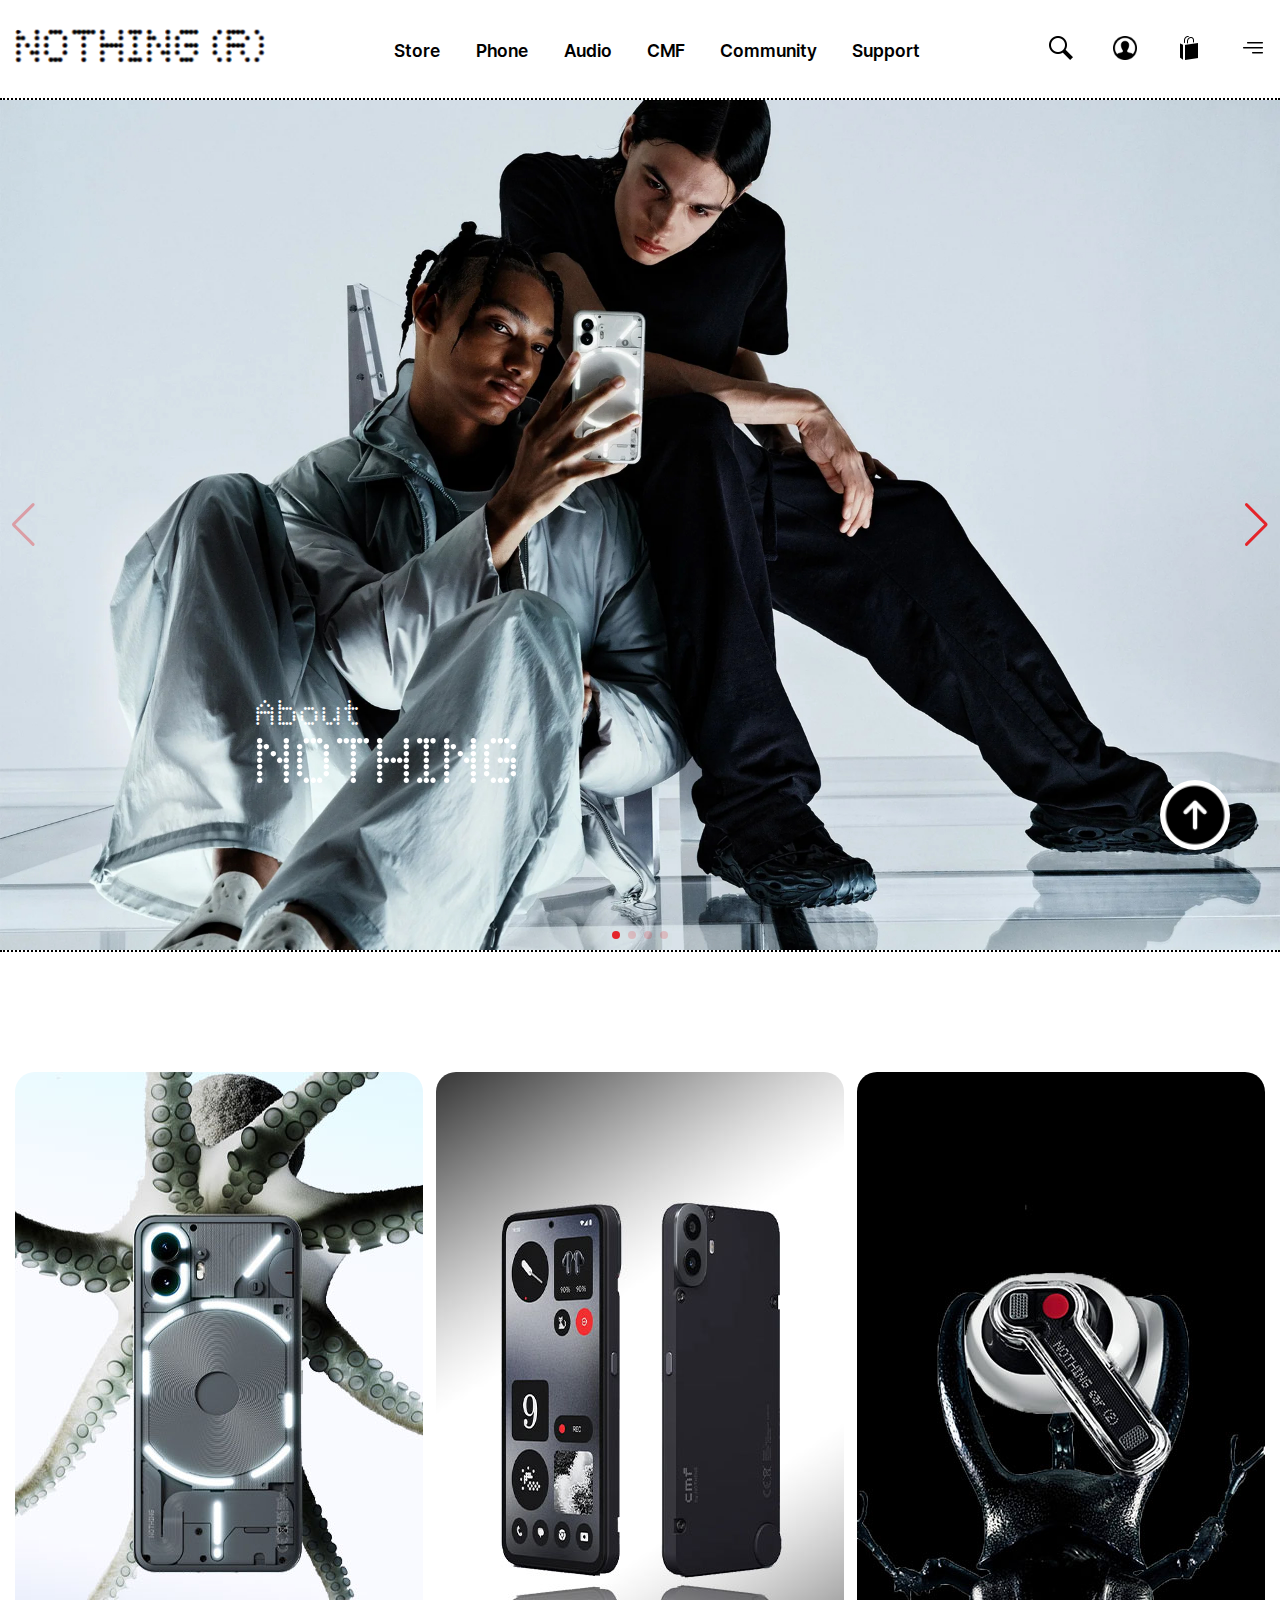
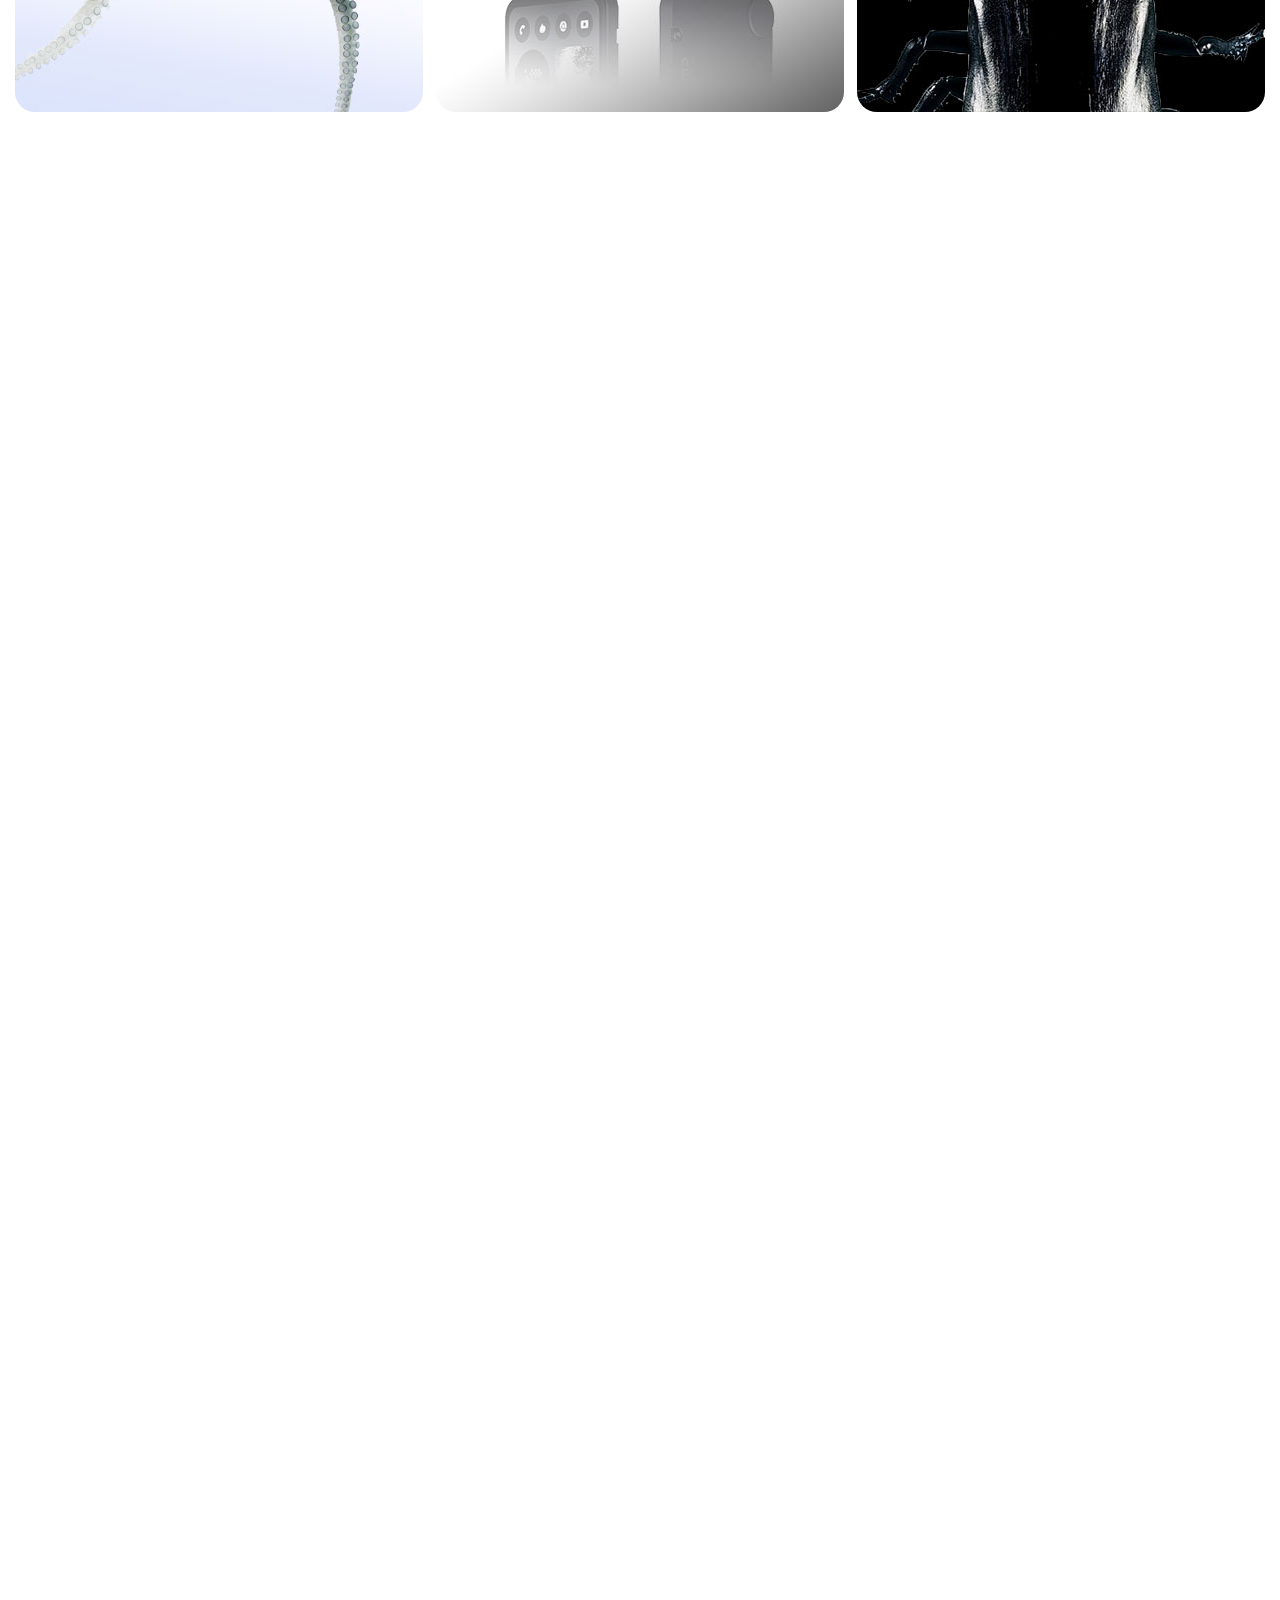
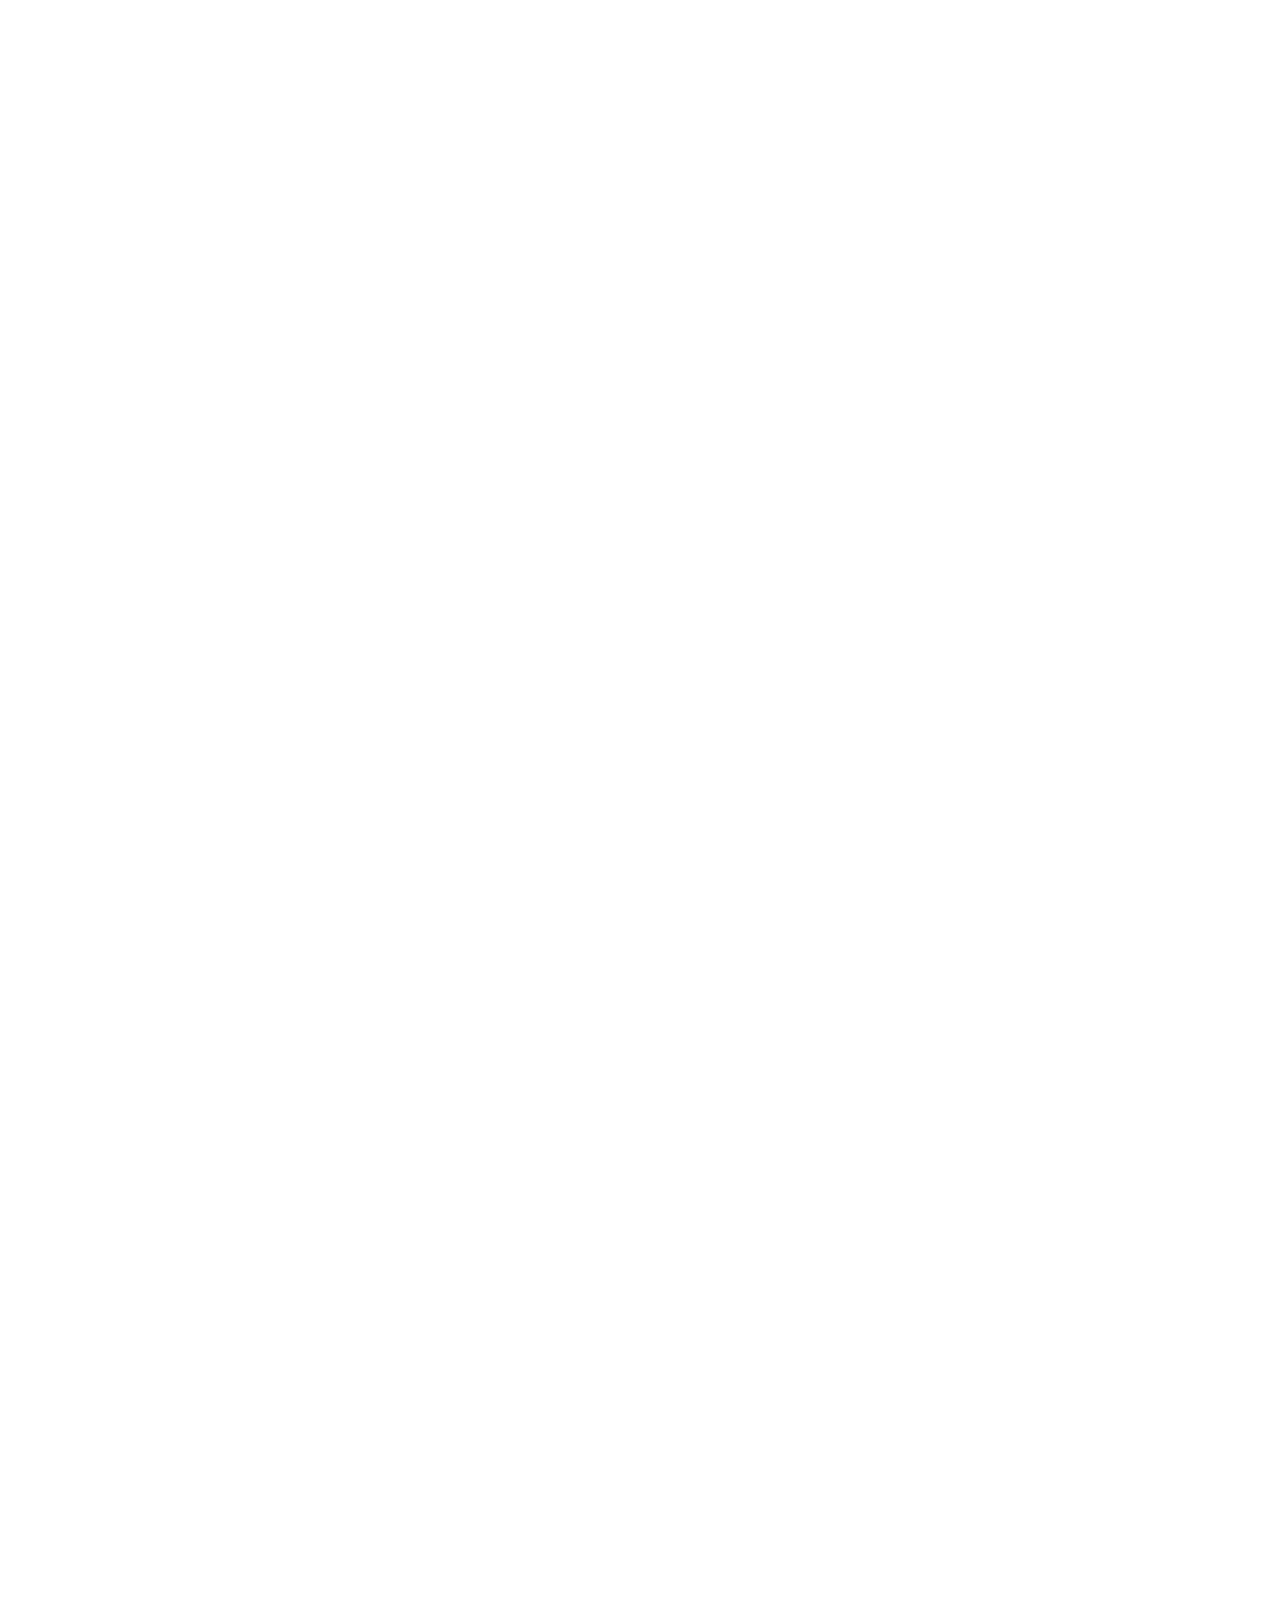
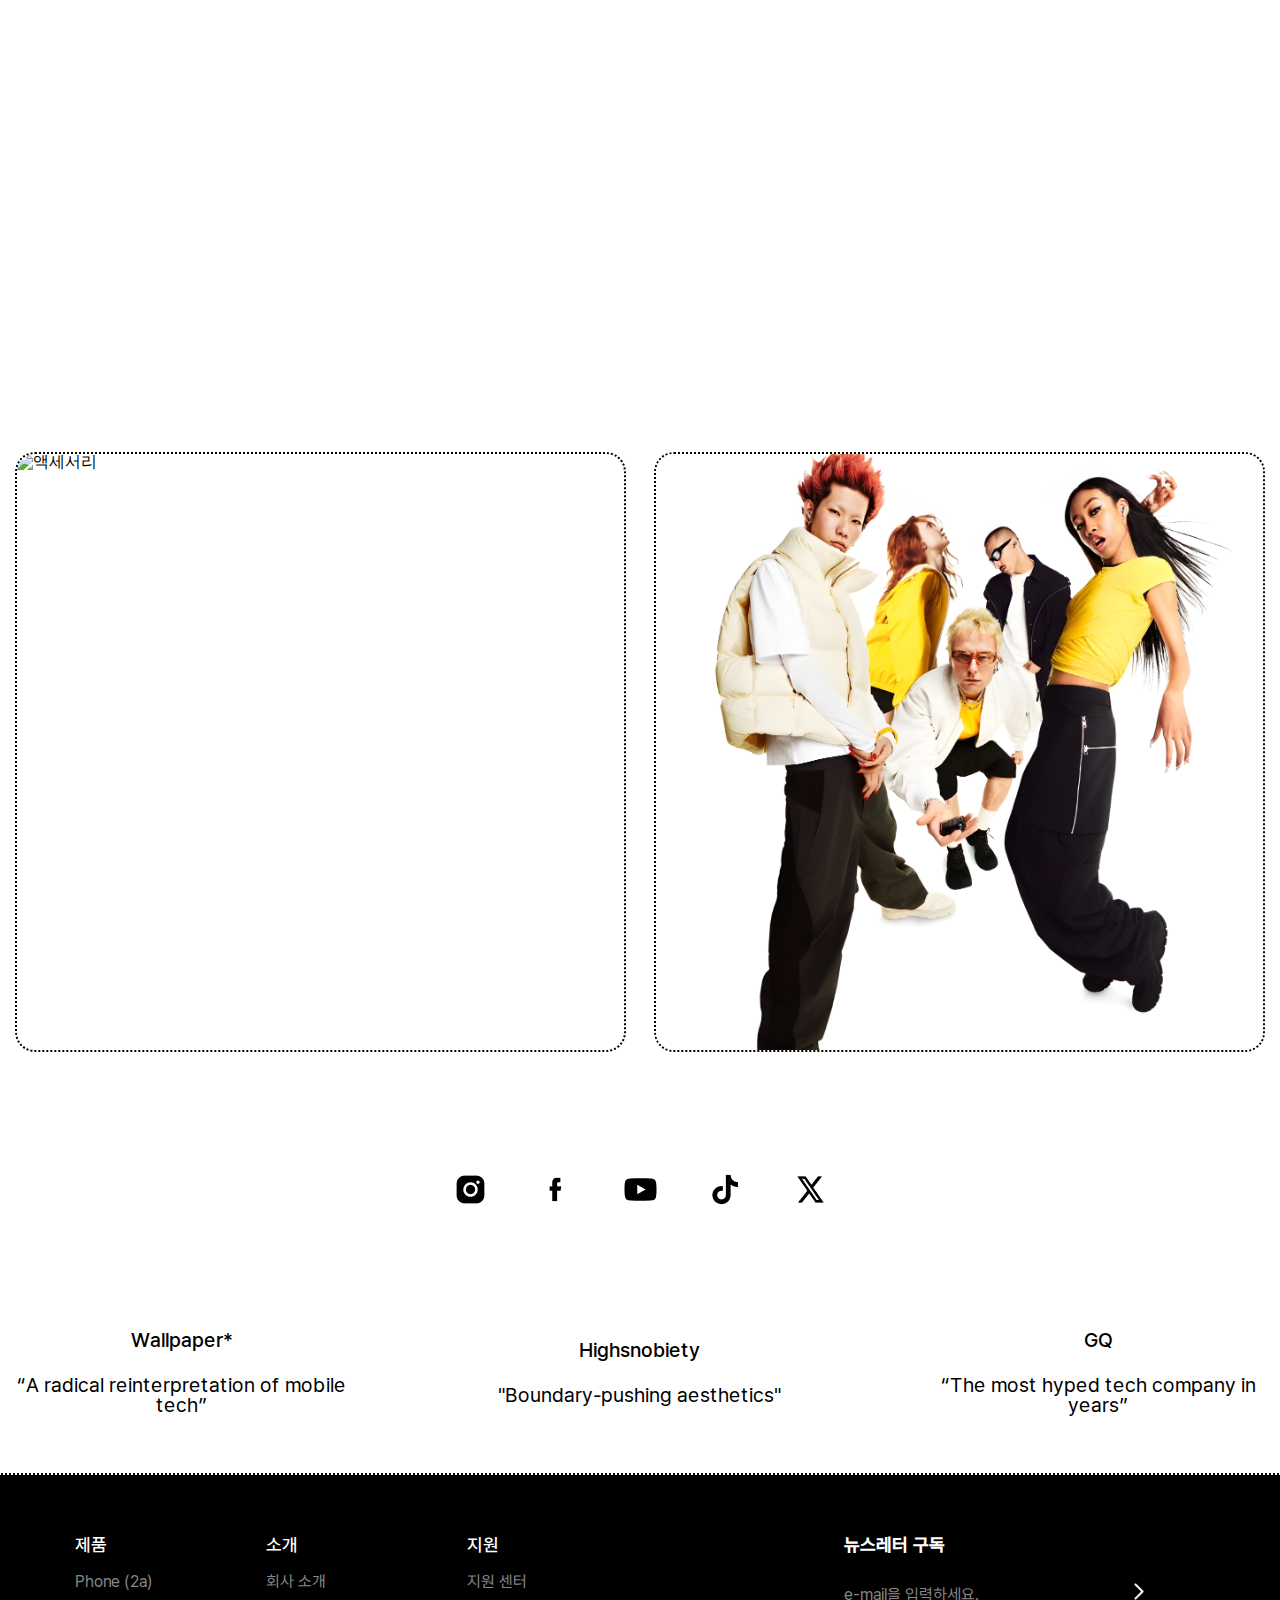
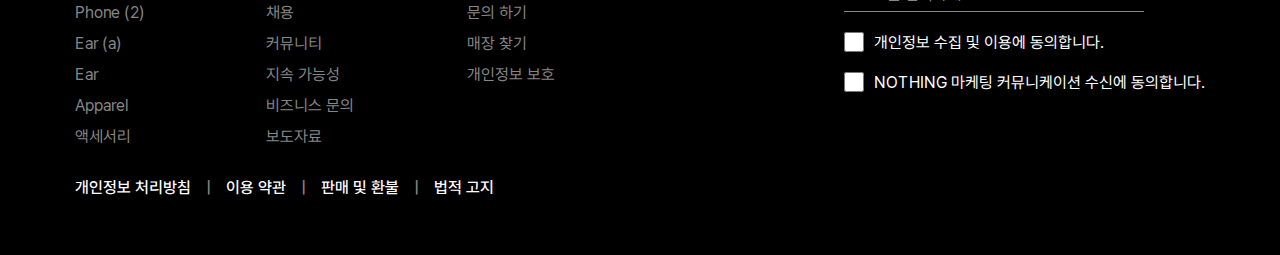
==== index.html @ cf796f4e "낫싱파일" ====
<!DOCTYPE html>
<html lang="ko">

<head>
    <meta charset="UTF-8">
    <meta name="viewport" content="width=device-width, initial-scale=1.0">
    <title>NOTHING리뉴얼</title>
    <link rel="stylesheet" href="css/style.css">
    <link rel="stylesheet" href="https://cdn.jsdelivr.net/npm/swiper@11/swiper-bundle.min.css" />

    <script src="lib/jquery-3.7.1.min.js"></script>
    <script src="lib/jquery-ui.min.js"></script>
    <script src="js/common.js"></script>
    <script src="https://cdn.jsdelivr.net/npm/swiper@11/swiper-bundle.min.js"></script>
    <script>
        $(function () {
            /* 슬라이드 */
            var swiper = new Swiper(".main", {
                spaceBetween: 30,
                centeredSlides: true,
                autoplay: {
                    delay: 3500,
                    disableOnInteraction: false,
                },
                pagination: {
                    el: ".swiper-pagination",
                    clickable: true,
                },
                navigation: {
                    nextEl: ".swiper-button-next",
                    prevEl: ".swiper-button-prev",
                },
            });

            /* section07 hover 설정 */
            $('.section07 .inner .item').mouseenter(function(){
                $(this).addClass('on');
                $(this).find('.text').stop().fadeIn();
            });
            $('.section07 .inner .item').mouseleave(function(){
                let itemBg = $('.section07 .inner .item');
                // $(this).find('.text').css({'display': 'none'});
                $(this).find('.text').stop().fadeOut();

                itemBg.removeClass('on');
            });

            /* 구매하기 버튼 hover 시 설정 */
            $('.buy').mouseenter(function(){
                $(this).css({
                    'color' : '#fff',
                    'backgroundColor' : '#e4242a'
                });
            });
            $('.buy').mouseleave(function(){
                $(this).css({
                    'color' : '',
                    'backgroundColor' : ''
                });
            });

            /* up 버튼 */
            $('.up_btn').click(function(){
                $('html, body').animate({
                    scrollTop : 0
                }, 700)
            });
            $(window).scroll(function(){
                /* scrollTop값이 0이면 up버튼 사라짐 */
                if($(window).scrollTop() > 0) {
                    $('.up_btn').css({
                        'display' : 'block'
                    })
                } else {
                    $('.up_btn').css({
                        'display' : 'none'
                    })
                    $('header').removeClass('on');
                }
            });

            // 스크롤 시 콘텐츠 나타내기 수정
            window.addEventListener('scroll', function () {
                let section02 = document.querySelector('.section02')
                let section03 = document.querySelector('#section03')
                let section04 = document.querySelector('.section04')
                let section05 = document.querySelector('.section05')
                let section06 = document.querySelector('.section06')
                let scrollBar = window.scrollY;
                const Height = window.pageYOffset;
              if($(window).width() >= 1024) {
                if(1000 < scrollY) {
                    section02.classList.add('scroll_on');
                    // alert()
                } else {
                    section02.classList.remove('scroll_on');
                }
                if(1750 < scrollY) {
                    section03.classList.add('scroll_on');
                } else {
                    section03.classList.remove('scroll_on');
                }
                if (2500 < scrollY) {
                    section04.classList.add('scroll_on');
                } else {
                    section04.classList.remove('scroll_on');

                }
                if (3200 < scrollY) {
                    section05.classList.add('scroll_on');
                } else {
                    section05.classList.remove('scroll_on');

                }
                if (3900 < scrollY) {
                    section06.classList.add('scroll_on')
                } else {
                    section06.classList.remove('scroll_on');

                }
                console.log(scrollBar);
                }
                if($(window).width() < 1024) {
                    section02.classList.add('scroll_on');
                    section03.classList.add('scroll_on');
                    section04.classList.add('scroll_on');
                    section05.classList.add('scroll_on');
                    section06.classList.add('scroll_on');
    
                }
            });

            colsole.log(scrollBar)
            // window.addEventListener('scroll', () => {
            //     let scrollBar = window.scrollY;
            //     console.log(scrollBar);

            //     if(scrollBar > 1072) {
            //         section01.style.opacity = 100 - (scrollBar / 100) + '%';
            //     } else {
            //         section01.style.opacity = 100 + '%';

            //     }
            // });
        
            }); //script end
    </script>
</head>

<body>
    <button class="up_btn">
        <img src="img/icon/up.png" alt="맨위로 이동">
    </button>
    <header id="header">

    </header><!-- #header -->
    <div class="main_visual">
        <!-- Swiper -->
        <div class="swiper main">
            <div class="swiper-wrapper">
                <div class="swiper-slide s1">
                    <img src="img/main_visual02.jpg" alt="메인 이미지01">
                    <img src="img/mobile_main_visual02.png" alt="" class="mobile_main">
                    <p><span>About</span><br><span>NOTHING</span></p>
                </div>
                <div class="swiper-slide s2">
                    <img src="img/222222222222x.jpg" alt="메인 이미지02">
                    <p><span>독보적인 유니크함</span><br><span>Phone (2a)</span></p>
                </div>
                <div class="swiper-slide s3">
                    <video autoplay loop muted>
                        <source src="img/video/cc5eea4173044619bd0828550214634e.mp4" type="video/mp4">
                    </video>
                </div>
                <div class="swiper-slide s4">
                    <video autoplay loop muted>
                        <source src="img/video/a6216e776a2246bab5357f309f6f2e69.mp4" type="video/mp4">
                    </video>
                </div>
            </div>
            <div class="swiper-button-next"></div>
            <div class="swiper-button-prev"></div>
            <div class="swiper-pagination"></div>
        </div>
    </div><!-- .main_visual end -->

    <section class="section01">
        <div class="inner">
            <div class="item">
                <img src="img/section01_배경추가3.jpg" alt="낫싱폰">
                <div class="text">
                    <h2>Phone</h2>
                    <a href="#"><p>Phone 모두 살펴보기</p>
                        <img src="img/icon/right_red.png" alt="바로가기">
                    </a>
                </div>
            </div><!-- .item end -->
            <div class="item">
                <img src="img/section01_배경추가2.jpg" alt="CMF">
                <div class="text">
                    <h2>CMF</h2>
                    <a href="#"><p>CMF 모두 살펴보기</p>
                        <img src="img/icon/right_red.png" alt="바로가기">
                    </a>
                </div>
            </div><!-- .item end -->
            <div class="item">
                <img src="img/section01_배경추가1.jpg" alt="낫싱이어">
                <div class="text">
                    <h2>Ear</h2>
                    <a href="#"><p>Ear 모두 살펴보기</p>
                        <img src="img/icon/right_red.png" alt="바로가기">
                    </a>
                </div>
            </div><!-- .item end -->

        </div><!-- .inner end -->
    </section><!-- .section01 end -->

    <section class="section02">
        <div class="inner">
            <div class="text">
                <h3>Phone 2(a) Plus</h3>
                <p>놀라운 세계, 새로운 경험</p>
                <button>더 알아보기</button>
                <p>7월 31일, 18:00 KST.</p>
            </div>
        </div>
    </section><!-- .section02 end -->
     
    <div id="section03">
        <section class="section03">
            <div class="inner">
                <div class="text">
                    <h3>Phone 2(a) <br>
                        Special Edition</h3>
                    <p>새로운 컬러, 새로운 도전, 새로운 출발.</p>
                    <button class="more">더 알아보기</button>
                    <button class="buy">구입하기</button>
                </div>
                <div class="award">
                    <img src="img/reddot_award_white.png" alt="레드닷수상">
                </div><!-- .award end -->
            </div>
        </section><!-- .section03 end -->
    </div>

    <section class="section04">
        <div class="inner">
            <div class="text">
                <h3>Phone 2</h3>
                <p>새로운 아이콘이 탄생했습니다.</p>
                <button class="more">더 알아보기</button>
                <button class="buy">구입하기</button>
            </div>
            <div class="award">
                <img src="img/reddot_award2.png" alt="레드닷수상">
            </div><!-- .award end -->
        </div>
    </section><!-- .section04 end -->

    <section class="section05">
        <div class="inner">
            <div class="text">
                <h3>Ear</h3>
                <p>한층 진화된 사운드.</p>
                <button class="more">더 알아보기</button>
                <button class="buy">구입하기</button>
            </div>
        </div>
    </section><!-- .section05 end -->

    <section class="section06">
        <div class="inner">
            <div class="text">
                <h3>Ear(a)</h3>
                <p>즐길 때가 왔습니다.</p>
                <button class="more">더 알아보기</button>
                <button class="buy">구입하기</button>
            </div>
            <div class="award">
                <img src="img/reddot_award.png" alt="레드닷수상">
            </div><!-- .award end -->
        </div>
    </section><!-- .section05 end -->

    <section class="section07">
        <div class="inner">
            <div class="item">
                <img src="img/01.png" alt="액세서리">
                <div class="text">
                    <h3>액세서리</h3>
                    <span>당신의 스타일을 더욱 돋보이게 해줄 액세서리를
                        선택하세요.</span>
                    <a href="#"><p>액세서리 모두 살펴보기</p>
                        <img src="img/icon/right_red.png" alt="바로가기"></a>
                </div>
            </div><!-- .item end -->
            <div class="item">
                <img src="img/02.png" alt="낫싱어페럴">
                <div class="text">
                    <h3>Nothing Apparel</h3>
                    <span>Nothing과 함께 당신만의 특별한 스타일을
                        완성하세요.</span>
                    <a href="#"><p>Apparel 모두 살펴보기</p>
                        <img src="img/icon/right_red.png" alt="바로가기"></a>
                </div>
            </div><!-- .item end -->
        </div><!-- .inner end -->
    </section><!-- .section07 end -->

    <section class="sns">
        <figure>
            <img src="img/icon/sns_Default.png" alt="인스타그램">
        </figure>
        <figure>
            <img src="img/icon/sns_Default-4.png" alt="페이스북">
        </figure>
        <figure>
            <img src="img/icon/sns_Default-1.png" alt="유튜브">
        </figure>
        <figure>
            <img src="img/icon/sns_Default-2.png" alt="틱톡">
        </figure>
        <figure>
            <img src="img/icon/sns_Default-3.png" alt="트위터">
        </figure>
    </section><!-- .sns end -->

    <section class="etc">
        <div class="text">
            <span>Wallpaper*</span>
            <p>“A radical reinterpretation of mobile tech”</p>
        </div>
        <div class="text">
            <span>Highsnobiety</span>
            <p>"Boundary-pushing aesthetics"</p>
        </div>
        <div class="text">
            <span>GQ</span>
            <p>“The most hyped tech company in years”</p>
        </div>
    </section><!-- .etc end -->

    <footer class="footer">
        <div class="inner">
            <div class="left">
                <div class="item_wrap">
                    <div class="item">
                        <ul>
                            <strong>제품</strong>
                            <li><a href="#">Phone (2a)</a></li>
                            <li><a href="#">Phone (2)</a></li>
                            <li><a href="#">Ear (a)</a></li>
                            <li><a href="#">Ear</a></li>
                            <li><a href="#">Apparel</a></li>
                            <li><a href="#">액세서리</a></li>
                        </ul>
                    </div><!-- .item end -->
                    <div class="item">
                        <ul>
                            <strong>소개</strong>
                            <li><a href="#">회사 소개</a></li>
                            <li><a href="#">채용</a></li>
                            <li><a href="#">커뮤니티</a></li>
                            <li><a href="#">지속 가능성</a></li>
                            <li><a href="#">비즈니스 문의</a></li>
                            <li><a href="#">보도자료</a></li>
                        </ul>
                    </div><!-- .item end -->
                    <div class="item">
                        <ul>
                            <strong>지원</strong>
                            <li><a href="#">지원 센터</a></li>
                            <li><a href="#">문의 하기</a></li>
                            <li><a href="#">매장 찾기</a></li>
                            <li><a href="#">개인정보 보호</a></li>
                        </ul>
                    </div><!-- .item end -->
                </div><!-- .item_wrap end -->
            </div><!-- .left end -->
            <div class="right">

                <h4>뉴스레터 구독</h4>

                <div class="email">
                    <input type="email" required>
                    <label><p>e-mail을 입력하세요.</p></label>
                    <a href="#"><img src="img/icon/right_white.png" alt="제출하기"></a>
                    <span></span>
                </div><!-- .email end -->

                <div class="check">
                    <ul>
                        <li>
                            <input type="checkbox" name="check2" id="agree1">
                            <label for="agree1">
                                개인정보 수집 및 이용에 동의합니다.
                            </label>
                        </li>
                        <li>
                            <input type="checkbox" name="check2" id="agree2">
                            <label for="agree2">
                                NOTHING 마케팅 커뮤니케이션 수신에 동의합니다.
                            </label>
                        </li>
                    </div>
                </ul><!-- .check end -->
            </div><!-- .right end -->
        </div><!-- .inner end -->
        <div class="bottom">
            <ul>
                <li><a href="#">개인정보 처리방침</a></li>
                <p>｜</p>
                <li><a href="#">이용 약관</a></li>
                <p>｜</p>
                <li><a href="#">판매 및 환불</a></li>
                <p>｜</p>
                <li><a href="#">법적 고지</a></li>
            </ul>
        </div><!-- .bottom end -->
    </footer><!-- .footer end -->
</body>

</html>
---- css/style.css ----
@charset "UTF-8";


@import url('reset.css');
@import url('common.css');

@font-face {
    font-family: 'Bus Stop';
    src: url('../폰트/bus_stop_2/BusStop.eot');
    src: url('../폰트/bus_stop_2/BusStop.eot?#iefix') format('embedded-opentype'),
        url('../폰트/bus_stop_2/BusStop.woff') format('woff');
    font-weight: normal;
    font-style: normal;
    font-display: swap;
}
@font-face {
    font-family: 'bold';
    src: url('../폰트/프리텐다드/Pretendard-Bold.eot');
    src: url('../폰트/프리텐다드/Pretendard-Bold.eot?#iefix') format('embedded-opentype'),
        url('../폰트/프리텐다드/Pretendard-Bold.woff2') format('woff2'),
        url('../폰트/프리텐다드/Pretendard-Bold.woff') format('woff');
    font-weight: bold;
    font-style: normal;
    font-display: swap;
}
@font-face {
    font-family: 'semibold';
    src: url('../폰트/프리텐다드/Pretendard-SemiBold.eot');
    src: url('../폰트/프리텐다드/Pretendard-SemiBold.eot?#iefix') format('embedded-opentype'),
        url('../폰트/프리텐다드/Pretendard-SemiBold.woff2') format('woff2'),
        url('../폰트/프리텐다드/Pretendard-SemiBold.woff') format('woff');
    font-weight: 600;
    font-style: normal;
    font-display: swap;
}
@font-face {
    font-family: 'medium';
    src: url('../폰트/프리텐다드/Pretendard-Medium.eot');
    src: url('../폰트/프리텐다드/Pretendard-Medium.eot?#iefix') format('embedded-opentype'),
        url('../폰트/프리텐다드/Pretendard-Medium.woff2') format('woff2'),
        url('../폰트/프리텐다드/Pretendard-Medium.woff') format('woff');
    font-weight: 500;
    font-style: normal;
    font-display: swap;
}
@font-face {
    font-family: 'regular';
    src: url('../폰트/프리텐다드/Pretendard-Regular.eot');
    src: url('../폰트/프리텐다드/Pretendard-Regular.eot?#iefix') format('embedded-opentype'),
        url('../폰트/프리텐다드/Pretendard-Regular.woff2') format('woff2'),
        url('../폰트/프리텐다드/Pretendard-Regular.woff') format('woff');
    font-weight: normal;
    font-style: normal;
    font-display: swap;
}
body {
    margin-top: 100px; /* 헤더 fixed로 인해 빈 부분을 채우기 위해 */
}
body.on {
    overflow: hidden; /* 스크롤 막기 */
}
.mobile_main {
    display: none;
}
.up_btn {
    width: 70px;
    height: 70px;
    background-color: transparent;
    border: none;
    position: fixed;
    bottom: 50px;
    right: 50px;
    z-index: 5;
    cursor: pointer;
    background-color: #fff;
    border-radius: 50%;
}
.up_btn img {
    width: 100%;
    height: 100%;
    object-fit: cover;
}
.main_visual  {
    border-bottom: 2px dotted #000;
}
.main {
    width: 100%;
    height: 850px;
}
.swiper {
    position: relative;
    /* z-index: -1 !important; */

}
.main img {
    width: 100%;
    height: 100%;
    object-fit: cover;
}
video {
    /* height: 100vh; */
    width: 100%;
    height: 100%;
    object-fit: cover;
    display: block;
}
.swiper-horizontal>.swiper-pagination-bullets .swiper-pagination-bullet, .swiper-pagination-horizontal.swiper-pagination-bullets .swiper-pagination-bullet {
    background-color: #e4242a;
}
.swiper-button-next:after, .swiper-rtl .swiper-button-prev:after {
    color: #e4242a;
}
.swiper-button-prev:after, .swiper-rtl .swiper-button-next:after {
    color: #e4242a;

}

.s1 {
   position: relative; 
}
.s1 p {
    position: absolute;
    top: 70%;
    left: 20%;
    font-family: 'Bus Stop';
    /* backdrop-filter: blur(3px); */
    /* background-color: rgba(0, 0, 0, 0.1); */
}
.s1 p span:first-child {
    color: #fff;
    font-size: 32px;
    margin-bottom: 5px;
}
.s1 p span:last-child {
    color: #fff;
    font-size: 60px;
}
.s2 {
    position: relative;
}
.s2 p {
    font-family: 'bold';
    position: absolute;
    top: 5%;
    left: 20%;
}
.s2 p span:first-child {
    font-size: 32px;
    margin-bottom: 5px;
    margin-bottom: 20px;
    display: block;
}
.s2 p span:last-child {
    word-break: keep-all;
    font-size: 60px;
}

.section01 {
    width: 100%;
}
.section01 .inner {
    max-width: 1280px;
    width: calc(100% - 30px);
    margin: 120px auto;
    display: flex;
    justify-content: space-between;
}
.section01 .inner .item {
    width: 408px;
    height: 640px;
    border-radius: 20px;
    position: relative;
    overflow: hidden;
    /* border: 2px dotted #000; */
}
.section01 .inner .item > img {
    width: 100%;
    height: 100%;
    object-fit: cover;
    transition: 0.5s;
}
.section01 .inner .item::after {
    content: '';
    position: absolute;
    top: 0;
    left: 0;
    width: 100%;
    height: 100%;
    background: linear-gradient(360deg, rgb(0, 0, 0) 0%,rgba(0, 0, 0, 0.6) 40%, rgba(51,51,51,0) 100%);

    opacity: 0;
    transform: translateY(100%);
}
.section01 .inner .item:hover::after {
    opacity: 1;
    transform: translateY(0);
    transition: 0.3s;
}
.section01 .inner .item:hover > img {
    transform: scale(1.05);
    
}
.section01 .inner .item .text {
    width: 100%;
    display: block;
    display: flex;
    flex-direction: column;
    align-items: center;
    justify-content: flex-end;
    position: absolute;
    bottom: 50px;
    left: 50%;
    z-index: 1;
    text-align: center;

    transform: translate(-50%, 100%);
    opacity: 0;
    transition: 0.5s;
}
.section01 .inner .item:hover .text {
    opacity: 1;
    transform: translateX(-50%);
}
.section01 .inner .item .text h2 {
    font-family: 'bold';
    font-size: 45px;
    color: #fff;
    margin-bottom: 40px;
    cursor: default
}
.section01 .inner .item .text a {
    display: flex;
    column-gap: 15px;
}
.section01 .inner .item .text a p {
    font-family: 'semibold';
    font-size: 18px;
    color: #e4242a;
}
.section01 .inner .item .text a > img {
    width: 10px;
}
.section02.scroll_on, .section04.scroll_on, .section05.scroll_on, .section06.scroll_on {
    transform: translateY(0);
    opacity: 1;
}
#section03.scroll_on, #section03.scroll_on .section03 {
   /* position: relative; */
    top: 0;
    opacity: 1;
}
.section02 {
    width: 100%;
    height: 600px;
    background: url('../img/section02.png') center bottom no-repeat;
    background-color: #000;
    margin: 120px auto;
    margin-bottom: 60px;
    outline: 2px dotted #000;

    transform: translateY(100%);
    transition: 0.6s;
    opacity: 0;
}
.section02 .inner {
    max-width: 1280px;
    width: calc(100% - 30px);
    height: 100%;
    margin: 0 auto;
}
.section02 .inner .text {
    padding-top: 60px;
    text-align: center;
    color: #fff;
}
.section02 .inner .text h3 {
    font-family: 'bold';
    font-size: 45px;
    margin-bottom: 15px;
}
.section02 .inner .text p {
    font-family: 'semibold';
    font-size: 20px;
}
.section02 .inner .text p:nth-child(2){
    margin-bottom: 30px;
}
.section02 .inner .text button {
    font-family: 'semibold';
    padding: 13px 24px;
    border-radius: 40px;
    border: none;
    background-color: #fec942;
    font-size: 20px;
    margin-bottom: 15px;
    cursor: pointer;
}
#section03 {
    top: 100vh;
    position: relative;
    transition: 0.6s;
    opacity: 0;
}
.section03 {
    width: 100%;
    height: 600px;
    background: url('../img/section03.png') center bottom 25% no-repeat fixed;
    background-size: 45%;
    background-color: #000;
    margin: 60px auto;
    outline: 2px dotted #000;
    transition: 0.3s;
    opacity: 0;
}
.section03 .inner {
    max-width: 1280px;
    width: calc(100% - 30px);
    height: 100%;
    margin: 0 auto;
    position: relative;
}
.section03 .inner .text {
    text-align: center;
    color: #fff;
    padding-top: 60px;
}
.section03 .inner .text h3 {
    font-family: 'bold';
    font-size: 45px;
    margin-bottom: 15px;
}
.section03 .inner .text p {
    font-family: 'semibold';
    font-size: 20px;
}
.section03 .inner .text button {
    margin-top: 35px;
}
.section03 .inner .text .more {
    font-family: 'semibold';
    padding: 13px 24px;
    border-radius: 40px;
    border: none;
    background-color: #e4242a;
    font-size: 20px;
    cursor: pointer;
    color: #fff;
    margin-right: 20px;
}
.section03 .inner .text .buy {
    font-family: 'semibold';
    padding: 13px 24px;
    border-radius: 40px;
    border: 2px solid #e4242a;
    /* background-color: rgba(255, 255, 255, 0.2); */
    background-color: transparent;
    font-size: 20px;
    cursor: pointer;
    color: #e4242a;
}
.section03 .inner .award {
    width: 160px;
    position: absolute;
    bottom: 5%;
    right: 5%;
}
.section03 .inner .award img {
    width: 100%;
    height: 100%;
    object-fit: cover;
}

.section04 {
    width: 100%;
    height: 600px;
    background-color: #fff;
    background: url('../img/section04.png') center bottom 2% no-repeat;
    margin: 60px auto;
    margin-bottom: 120px;
    outline: 2px dotted #000;

    transform: translateY(100%);
    transition: 0.6s;
    opacity: 0;
}
.section04 .inner {
    max-width: 1280px;
    width: calc(100% - 30px);
    height: 100%;
    margin: 0 auto;
    position: relative;
}
.section04 .inner .text {
    text-align: center;
    color: #000;
    padding-top: 60px;
}
.section04 .inner .text h3 {
    font-family: 'bold';
    font-size: 45px;
    margin-bottom: 15px;
}
.section04 .inner .text p {
    font-family: 'semibold';
    font-size: 20px;
}
.section04 .inner .text button {
    margin-top: 35px;
}
.section04 .inner .text .more {
    font-family: 'semibold';
    padding: 13px 24px;
    border-radius: 40px;
    border: none;
    background-color: #e4242a;
    font-size: 20px;
    cursor: pointer;
    color: #fff;
    margin-right: 20px;
}
.section04 .inner .text .buy {
    font-family: 'semibold';
    padding: 13px 24px;
    border-radius: 40px;
    border: 2px solid #e4242a;
    background-color: rgba(255, 255, 255, 0.7);
    /* background-color: transparent; */
    font-size: 20px;
    cursor: pointer;
    color: #e4242a;
}
.section04 .inner .award {
    width: 200px;
    position: absolute;
    bottom: 5%;
    right: 5%;
}
.section04 .inner .award img {
    width: 100%;
    height: 100%;
    object-fit: cover;
}

.section05{
    width: 100%;
    height: 600px;
    background: url('../img/ear.jpg') center bottom no-repeat;
    background-size: 73vh;
    background-color: #fff;
    margin: 120px auto;
    margin-bottom: 60px;
    outline: 2px dotted #000;

    transform: translateY(100%);
    transition: 0.6s;
    opacity: 0;
}
.section05 .inner {
    max-width: 1280px;
    width: calc(100% - 30px);
    height: 100%;
    margin: 0 auto;
    position: relative;
}
.section05 .inner .text {
    text-align: center;
    color: #000;
    padding-top: 60px;
}
.section05 .inner .text h3 {
    font-family: 'bold';
    font-size: 45px;
    margin-bottom: 15px;
}
.section05 .inner .text p {
    font-family: 'semibold';
    font-size: 20px;
}
.section05 .inner .text button {
    margin-top: 35px;
}
.section05 .inner .text .more {
    font-family: 'semibold';
    padding: 13px 24px;
    border-radius: 40px;
    border: none;
    background-color: #e4242a;
    font-size: 20px;
    cursor: pointer;
    color: #fff;
    margin-right: 20px;
}
.section05 .inner .text .buy {
    font-family: 'semibold';
    padding: 13px 24px;
    border-radius: 40px;
    border: 2px solid #e4242a;
    background-color: rgba(255, 255, 255, 0.7);
    /* background-color: transparent; */
    font-size: 20px;
    cursor: pointer;
    color: #e4242a;
}

.section06{
    width: 100%;
    height: 600px;
    background: url('../img/ear(a).jpg') center bottom -100px no-repeat;
    background-size: 78vh;
    background-color: #fff;
    margin: 60px auto;
    margin-bottom: 120px;
    outline: 2px dotted #000;

    transform: translateY(100%);
    transition: 0.6s;
    opacity: 0;
}
.section06 .inner {
    max-width: 1280px;
    width: calc(100% - 30px);
    height: 100%;
    margin: 0 auto;
    position: relative;
}
.section06 .inner .text {
    text-align: center;
    color: #000;
    padding-top: 60px;
}
.section06 .inner .text h3 {
    font-family: 'bold';
    font-size: 45px;
    margin-bottom: 15px;
}
.section06 .inner .text p {
    font-family: 'semibold';
    font-size: 20px;
}
.section06 .inner .text button {
    margin-top: 35px;
}
.section06 .inner .text .more {
    font-family: 'semibold';
    padding: 13px 24px;
    border-radius: 40px;
    border: none;
    background-color: #e4242a;
    font-size: 20px;
    cursor: pointer;
    color: #fff;
    margin-right: 20px;
}
.section06 .inner .text .buy {
    font-family: 'semibold';
    padding: 13px 24px;
    border-radius: 40px;
    border: 2px solid #e4242a;
    background-color: rgba(255, 255, 255, 0.7);
    /* background-color: transparent; */
    font-size: 20px;
    cursor: pointer;
    color: #e4242a;
}
.section06 .inner .award {
    width: 160px;
    position: absolute;
    bottom: 5%;
    right: 5%;
}
.section06 .inner .award img {
    width: 100%;
    height: 100%;
    object-fit: cover;
}


.section07 {
    width: 100%;
}
.section07 .inner {
    max-width: 1280px;
    width: calc(100% - 30px);
    margin: 120px auto;
    display: flex;
    justify-content: space-between;
    column-gap: 28px;
}
.section07 .inner .item {
    width: 49%;
    height: 600px;
    border: 2px dotted #000;
    border-radius: 20px;
    position: relative;
    overflow: hidden;
}
.section07 .inner .item::after {
    content: '';
    width: 100%;
    height: 100%;
    background: linear-gradient(360deg, rgb(0, 0, 0) 0%,rgba(0, 0, 0, 0.6) 40%, rgba(51,51,51,0) 100%);
    position: absolute;
    top: 0;
    left: 0;

    opacity: 0;
    transform: translateY(100%);
    transition: 0.3s;
}
.section07 .inner .item.on::after{
    opacity: 1;
    transform: translateY(0);
}
.section07 .inner .item > img {
    width: 100%;
    height: 100%;
    object-fit: cover;
    transition: 0.3s;
}

.section07 .inner .item .text {
    position: absolute;
    bottom: 60px;
    left: 60px;
    z-index: 2;
    color: #fff;
    cursor: default;
    display: none;
    word-break: keep-all;
}
.section07 .inner .item .text h3 {
    font-family: 'bold';
    font-size: 30px;
    margin-bottom: 20px;
}
.section07 .inner .item .text span {
    font-family: 'medium';
    display: block;
    font-size: 20px;
    margin-bottom: 45px;
}
.section07 .inner .item .text a {
    display: flex;
    column-gap: 15px;
}
.section07 .inner .item .text a > p {
    font-family: 'semibold';
    font-size: 18px;
    color: #e4242a;
}
.section07 .inner .item .text a > img {
    width: 10px;
}
.section07 .inner .item:hover img {
    transform: scale(1.05);
}
.sns {
    max-width: 1280px;
    width: calc(100% - 30px);
    margin: 120px auto;
    display: flex;
    align-items: center;
    justify-content: center;
    column-gap: 50px;
   
}
.sns img {
    cursor: pointer;
}
.etc {
    max-width: 1280px;
    width: calc(100% - 30px);
    margin: 60px auto;
    display: flex;
    align-items: center;
    justify-content: center;
    text-align: center;
    column-gap: 10%;
}
.etc .text {
    width: 33%;
    font-size: 20px;
}
.etc .text span {
    font-family: 'medium';
}
.etc .text p {
    font-family: 'regular';
    margin-top: 25px
}

.footer {
    width: 100%;
    /* height: 410px; */
    background-color: #000;
    outline: 2px dotted #000;
    padding: 60px;
}
.footer .inner {
    max-width: 1280px;
    width: calc(100% - 30px);
    /* height: 100%; */
    margin: 0 auto;
    display: flex;
    justify-content: space-between;
    color: #fff;
}
.footer .inner .left {
    width: 50%;
}
.footer .inner .left .item_wrap {
    display: flex;
    column-gap: 20%;
}
.footer .inner .left .item_wrap .item strong {
    font-family: 'medium';
    display: block;
    font-size: 18px;
    font-weight: normal;
    margin-bottom: 20px;
    cursor: default;
}
.footer .inner .left .item_wrap .item a {
    font-family: 'regular';
    display: block;
    font-size: 16px;
    color: #868686;
    margin-bottom: 15px;
}
.footer .bottom ul {
    max-width: 1280px;
    width: calc(100% - 30px);
    margin: 0 auto;
    margin-top: 20px;
    color: #fff;
    font-family: 'medium';
    display: flex;
    justify-content: flex-start;
    align-items: center;
    column-gap: 10px;
    word-break: keep-all;
}
.footer .bottom ul p {
    color: #868686;
}
.footer .right h4{
    font-family: 'medium';
    font-size: 18px;
}

.email {
    position: relative;
    width: 300px;
    /* margin-left: 50px; */
    margin-top: 30px;
}
  
  .email input {
    font-size: 16px;
    color: #fff;
    width: 300px;
    border: none;
    border-bottom: solid #868686 1px;
    padding-bottom: 10px;
    padding-left: 0px;
    position: relative;
    background: none;
    z-index: 5;
}
  
  .email input::placeholder { color: #868686; }
  .email input:focus { outline: none; }
  
  .email span {
    display: block;
    position: absolute;
    bottom: 0;
    left: 0%;  /* right로만 바꿔주면 오 - 왼 */
    background-color: #000;
    width: 0;
    height: 2px;
    border-radius: 2px;
    transition: 0.5s;
}
  
.email label {
    width: 100%;
    display: flex;
    position: absolute;
    color: #868686;
    left: 0px;
    font-size: 16px;
    bottom: 10px;
    transition: all .2s;
}
  .email label p {
    font-family: 'regular';
    /* width: 80%; */
}

  .email a > img {
    position: absolute;
    top: 0;
    right: 0;
    width: 10px;
    object-fit: cover;
}
  .email input:focus ~ label, .email input:valid ~ label {
    font-size: 16px;
    bottom: 40px;
    color: #fff;
    font-weight: bold;
}
  
  .email input:focus ~ span, .email input:valid ~ span {
    width: 100%;
}
.right .check ul li {
    font-family: 'regular';
    font-size: 16px;
    margin-top: 20px;
    display: flex;
    align-items: center;
    column-gap: 10px;
}
input[type="checkbox"]{
    display: none;
}
input[type="checkbox"]{
    display: inline-block;
    width: 20px;
    height: 20px;
    position: relative;
}
input[type="checkbox"]:checked:after {
    content: '⊙';
    width: 20px;
    height: 20px;
    display: flex;
    align-items: flex-end;
    position: absolute;
    top: 0;
    left: 0;

    background-color: red;
    color: #fff;
    font-size: 20px;
    text-align: center;
    border-radius: 2px;
}

@media screen and (max-width: 1200px) {
    .header .inner h1 a img {
        width: 200px;
    }
    .section01 .inner .item {
        width: 32%;
        height: 600px;
    }
}
@media screen and (max-width: 1024px) {
    .header .inner h1 a img {
        width: 150px;
    }
    .header .pc_nav .gnb {
        column-gap: 25px;
    }
    .up_btn {
        width: 65px;
        height: 65px;
    }
    .section07 .inner .item .text {
        bottom: 0;
        left: 0;
        padding: 45px;
    }
    .footer .inner .left {
        width: 55%;
    }
}
@media screen and (max-width: 960px) {
    .pc {
        display: none;
    }
    .header {
        height: 80px;
    }
    .header .inner h1 a img {
        width: 180px;
    }
    .header .mobile_nav .gnb {
        margin-top: 40px;
    }
    .header .mobile_nav button {
        top: 15px;
    }
    body {
        margin-top: 80px;
    }
    .main_visual {
        height: 700px;
    }
    .swiper {
        height: 100%;
    }
    .section01 .inner .item {
        height: 510px;
    }
    .section01 .inner .item .text, .section01 .inner .item::after {
        opacity: 1;
        transform: translate(0, 0);
        left: 0;
    }
    .section01 .inner .item:hover .text {
        transform: translateX(0);
    }
    .section01 .inner .item .text h2 {
        font-size: 35px;
        margin-bottom: 20px;
    }
    .section01 .inner {
        margin: 90px auto;
    }
    .section02 .inner .text h3,.section03 .inner .text h3, .section04 .inner .text h3,
    .section05 .inner .text h3, .section06 .inner .text h3 {
        font-size: 35px;
        margin-bottom: 20px;
    }
    .section02 .inner .text p:nth-child(2), .section03 .inner .text p:nth-child(2), .section04 .inner .text p:nth-child(2),
    .section05 .inner .text p:nth-child(2), .section06 .inner .text p:nth-child(2) {
       font-size: 18px;
       /* margin-bottom: 30px;  */
    }  
    .section02 .inner .text button, .section03 .inner .text .more, .section04 .inner .text .more, .section05 .inner .text .more,
    .section06 .inner .text .more {
        font-size: 18px;
        padding: 13px 22px;
    }
    .section03 .inner .text .buy, .section04 .inner .text .buy, .section05 .inner .text .buy,
    .section06 .inner .text .buy {
        font-size: 18px;
        padding: 13px 22px;
    }
    .section02 {
        background-size: 960px 350px;
        margin: 90px auto;
        margin-bottom: 60px;
    }
    .section03 {
        background-size: 600px 210px;
    }
    .section04 {
        background: url('../img/section04.png') center bottom 10% no-repeat;
        background-size: 590px;
        margin: 90px auto;
        margin-top: 60px;
    }
    .section05 {
        margin: 90px auto;
        margin-bottom: 60px;
        background-size: 70vh;
    }
    .section06 {
        margin-bottom: 90px;
    }
    .section03 .inner .award,.section04 .inner .award,.section06 .inner .award {
        width: 105px;
    }
    .section07 .inner {
        margin: 90px auto;
    }
    .section07 .inner .item .text{
        display: block;
        padding: 35px;
    }
    .section07 .inner .item::after {
        opacity: 1;
        transform: translateY(0);
    }
    .section07 .inner .item .text h3 {
        font-size: 25px;
    }
    .section07 .inner .item .text span {
        font-size: 18px;
    }
    .sns {
        margin: 90px auto;
    }
    .etc .text span {
        font-size: 18px;
    }
    .etc .text p {
        font-size: 16px;
        margin-top: 20px;
    }
    .footer .inner .left .item_wrap .item strong {
        font-size: 16px;
    }
    .footer .inner .left .item_wrap .item a {
        font-size: 14px;
    }
    .footer .right h4 {
        font-size: 16px;
    }
    .footer .inner .left .item_wrap {
        column-gap: 10%;
    }
    input[type="checkbox"],input[type="checkbox"]:checked:after {
        width: 18px;
        height: 18px;
    }
    label {
        font-size: 14px;
    }
    .up_btn {
        width: 55px;
        height: 55px;
        bottom: 70px;
    }
    }/* 960 end */

    @media screen and (max-width: 760px) {
        .footer .inner {
            flex-direction: column;
            row-gap: 20px;
        }
        .footer .inner .left {
            width: 100%;
        }
        .footer .inner .left .item_wrap {
            justify-content: space-between;
            column-gap: 0;
        }
        .footer .bottom ul {
            margin-top: 35px;
        }
        .section03 {
            background-size: 500px 190px;
        }
        .section04 {
            background-size: 500px;
        }
        .header .mobile_nav {
            width: 60%;
        }
        .header .mobile_nav button img {
            width: 35px;
        }
    }
    @media screen and (max-width: 600px) {
        .section01 .inner {
            flex-direction: column;
            row-gap: 20px;
        }
        .section01 .inner .item {
            width: 100%;
            height: 290px;
        }
        .section01 .inner .item > img {
            display: none;
        }
        .section01 .inner .item:first-child {
            background: url('../img/change01.png') center center no-repeat;
            background-size: cover;
        }
        .section01 .inner .item:nth-child(2) {
            background: url('../img/change02.png') center center no-repeat;

        }
        .section01 .inner .item:last-child {
            background: url('../img/change03.png') center center no-repeat;
           
        }
        .s1 p {
            left: 15%;
        }
        .s2 p {
            top: 5%;
            left: 50%;
            transform: translateX(-50%);
            width: 80%;
            margin: 0 auto;
        }
        .s2 p span:first-child {
            font-size: 30px;
        }
        .s2 p span:last-child {
            font-size: 50px;
        }
        .section07 .inner {
            flex-direction: column;
            row-gap: 20px;
        }
        .section07 .inner .item {
            width: 100%;
            height: 290px;
        }
        .section07 .inner .item .text h3 {
            margin-bottom: 15px;
        }
        .section07 .inner .item .text span {
            font-size: 16px;
            margin-bottom: 30px;
        }
        .section07 .inner .item > img {
            display: none;
        }
        .section07 .inner .item:first-child {
            background: url('../img/600.png') center center no-repeat;
        }
        .section07 .inner .item:last-child {
            background: url('../img/600(2).png') center center no-repeat;
        }

    }

@media screen and (max-width: 470px) {
    .header {
        height: 70px;
    }
    body {
        margin-top: 70px;
    }
    .header .inner h1 a img {
        width: 130px;
    }
    .header .inner .util {
        column-gap: 30px;
    }
    .s2 p span:last-child {
        font-size: 40px;
    }
    .section02 {
        background-size: 700px 300px;
    }
    .section03 {
        background-size: 360px 130px;
    }
    .section04 {
        background: url('../img/mobile01.png') center center no-repeat;
        background-size: cover;
    }
    .sns {
        width: 80%;
        column-gap: 0;
        justify-content: space-between;
    }
    .email input {
        width: 80%;
    }
    .email a > img {
        right: 20%;
    }
    .section04 .inner .text .buy {
        background-color: transparent;
    }
}
@media screen and (max-width: 390px) {
    .up_btn {
        right: 25px;
    }
    .header .inner h1 a img {
        width: 120px;
    }
    .main_visual {
        height: 500px;
    }
    .s1 img:first-child {
        display: none;
    }
    .s1 .mobile_main {
        display: block;
    }
    .s1 p {
        left: 10%;
        top: 75%;
    }
    .s1 p span:first-child {
        color: #000;
        font-size: 20px;
    }
    .s1 p span:last-child {
        color: #000;
        font-size: 40px;
    }
    .s2 p {
        width: 90%;
    }
    .s2 p span:first-child {
        margin-bottom: 15px;
    }
    .header .mobile_nav .gnb > li .depth02 li > a {
        font-size: 16px;
    }
    .s2 p span:first-child {
        font-size: 20px;
        margin-bottom: 0;
    }
    .section01 .inner {
        margin: 60px auto;
        row-gap: 10px;
    }
    .section01 .inner .item {
        height: 150px;
    }
    .section01 .inner .item .text h2 {
        font-size: 30px;
        margin-bottom: 15px;
    }
    .section01 .inner .item .text {
        bottom: 30px;
    }
    .section01 .inner .item .text a {
        column-gap: 10px;
    }
    .section01 .inner .item .text a p, .section02 .inner .text p {
        font-size: 14px;
    }
    .section01 .inner .item .text a > img {
        width: 7px;
    }
    .section02 {
        height: 500px;
        margin: 60px auto;
        margin-bottom: 30px;
        background: url('../img/phone2_plus.jpg') center center no-repeat;
        background-size: cover;
    }
    .section02 .inner .text h3, .section03 .inner .text h3, .section04 .inner .text h3, .section05 .inner .text h3, .section06 .inner .text h3 {
        font-size: 30px;
        margin-bottom: 15px;
    }
    .section02 .inner .text button {
        margin-right: 0;
    }
    .section03 .inner .text button, .section04 .inner .text button,.section05 .inner .text button, .section06 .inner .text button {
        margin-top: 0;
    }
    .section02 .inner .text p:nth-child(2), .section03 .inner .text p:nth-child(2), .section04 .inner .text p:nth-child(2), .section05 .inner .text p:nth-child(2), .section06 .inner .text p:nth-child(2) {
        font-size: 14px;
        margin-bottom: 20px;
    }
    .section02 .inner .text button {
        font-size: 14px;
        padding: 12px 16px;
    }
    .section03 .inner .text .more, .section04 .inner .text .more, .section05 .inner .text .more, .section06 .inner .text .more {
        font-size: 14px;
        padding: 12px 16px;
        margin-right: 10px;
    }
    .section03 .inner .text .buy, .section04 .inner .text .buy, .section05 .inner .text .buy, .section06 .inner .text .buy {
        font-size: 14px;
        padding: 12px 16px;
    }
    .section03 .inner .award, .section04 .inner .award, .section06 .inner .award {
        width: 70px;
    }

    .section02 .inner .text, .section03 .inner .text, .section04 .inner .text,.section05 .inner .text,.section06 .inner .text {
        padding-top: 50px;
    }
    .section03 {
        height: 500px;
        margin: 30px auto;
        background: url('../img/m_section03.png') center bottom 7% no-repeat fixed;
        background-size: 270px;
        background-color: #000;
    }
    .section04 {
        height: 500px;
        margin: 60px auto;
        margin-top: 30px;
    }
    .section05 {
        height: 500px;
        margin: 60px auto;
        margin-bottom: 30px;
        background-size: 65vh;
    }
    .section06 {
        height: 500px;
        margin: 60px auto;
        margin-top: 30px;
        background-size: 73vh;
    }
    .section07 .inner {
        margin: 60px auto;
    }
    .section07 .inner .item .text h3 {
        font-size: 20px;
    }
    .section07 .inner .item .text span {
        font-size: 14px;
        margin-bottom: 25px;
    }
    .section07 .inner .item .text a > p {
        font-size: 14px;
    }
    .section07 .inner .item .text a > img {
        width: 7px;
    }
    .section07 .inner .item .text a {
        column-gap: 10px;
    }
    .section07 .inner .item {
        height: 250px;
    }
    .sns {
        margin: 60px auto;
    }
    .sns img {
        width: 30px;
    }
    .etc {
        display: none;
    }
    .footer {
        padding: 30px;
    }
    .footer .right {
        display: none;
    }
    .footer .bottom ul {
        justify-content: center;
        column-gap: 5px;
        text-align: center;
    }
}
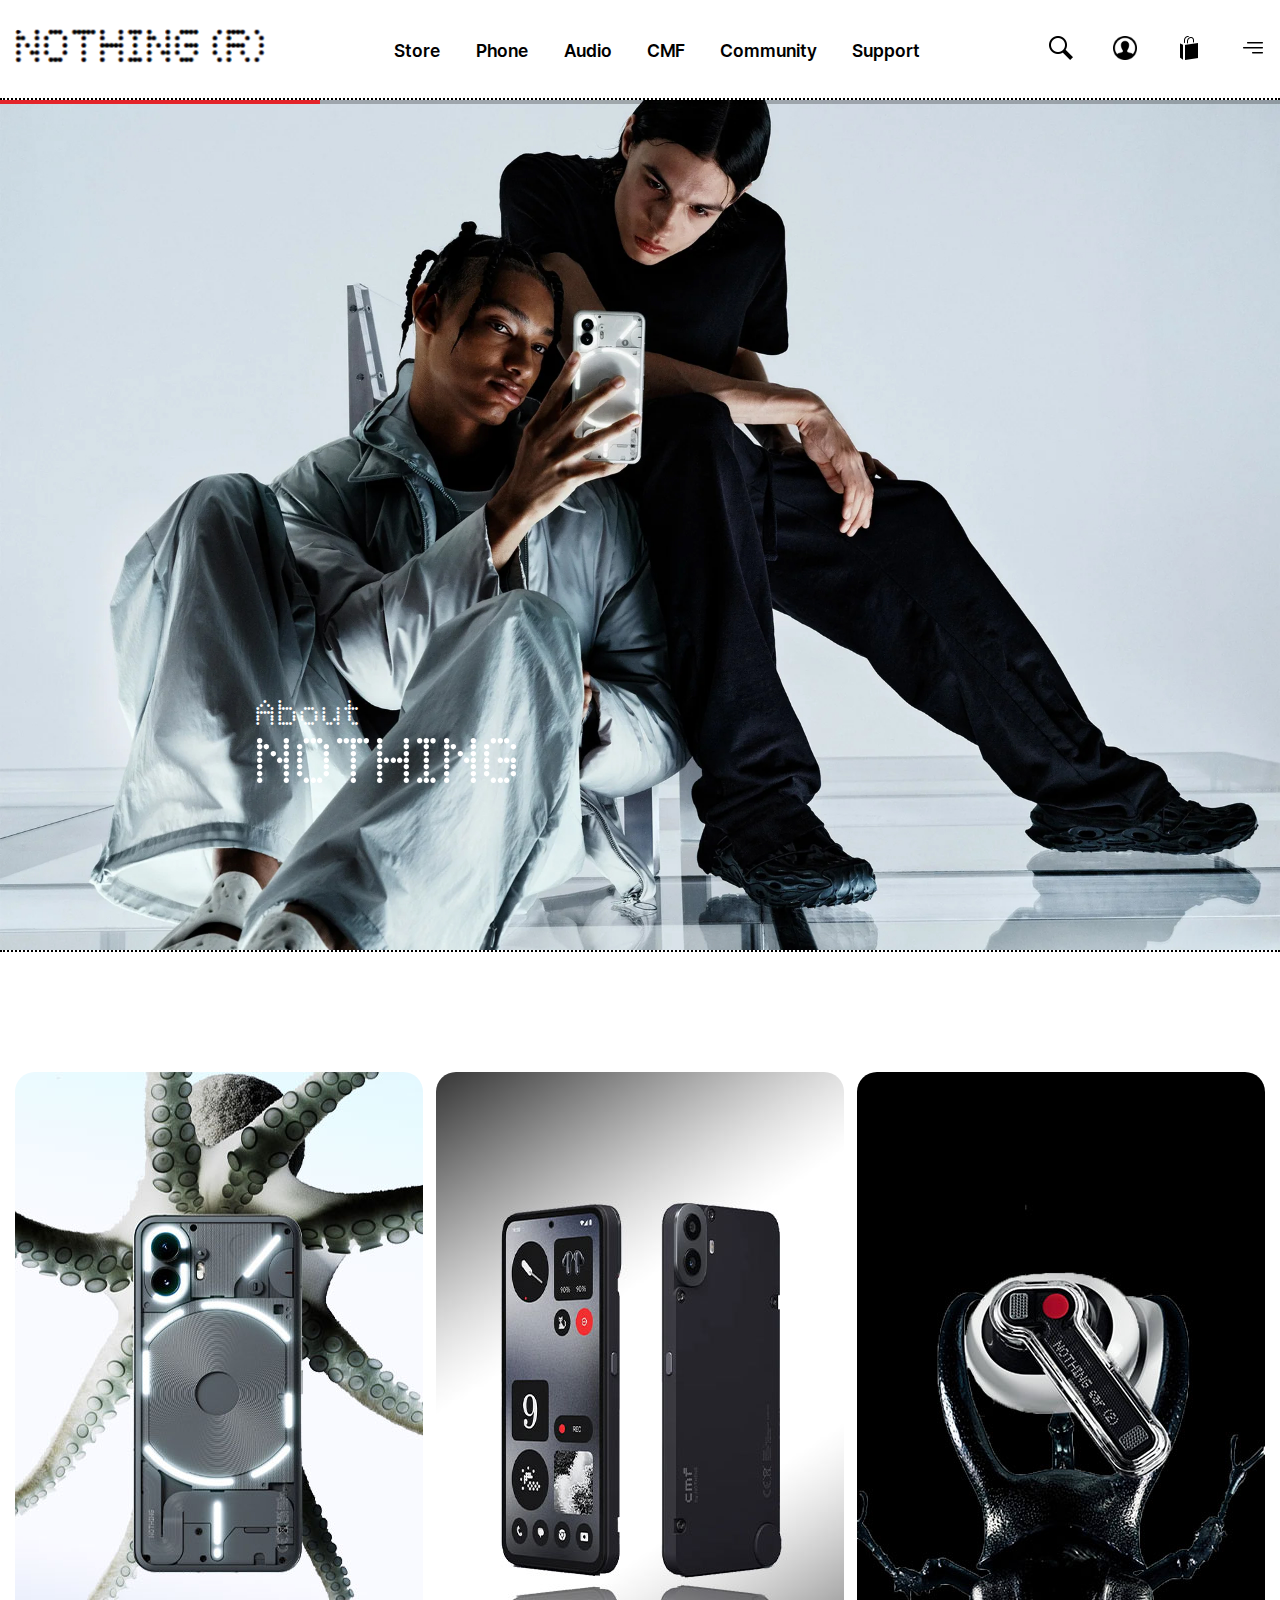
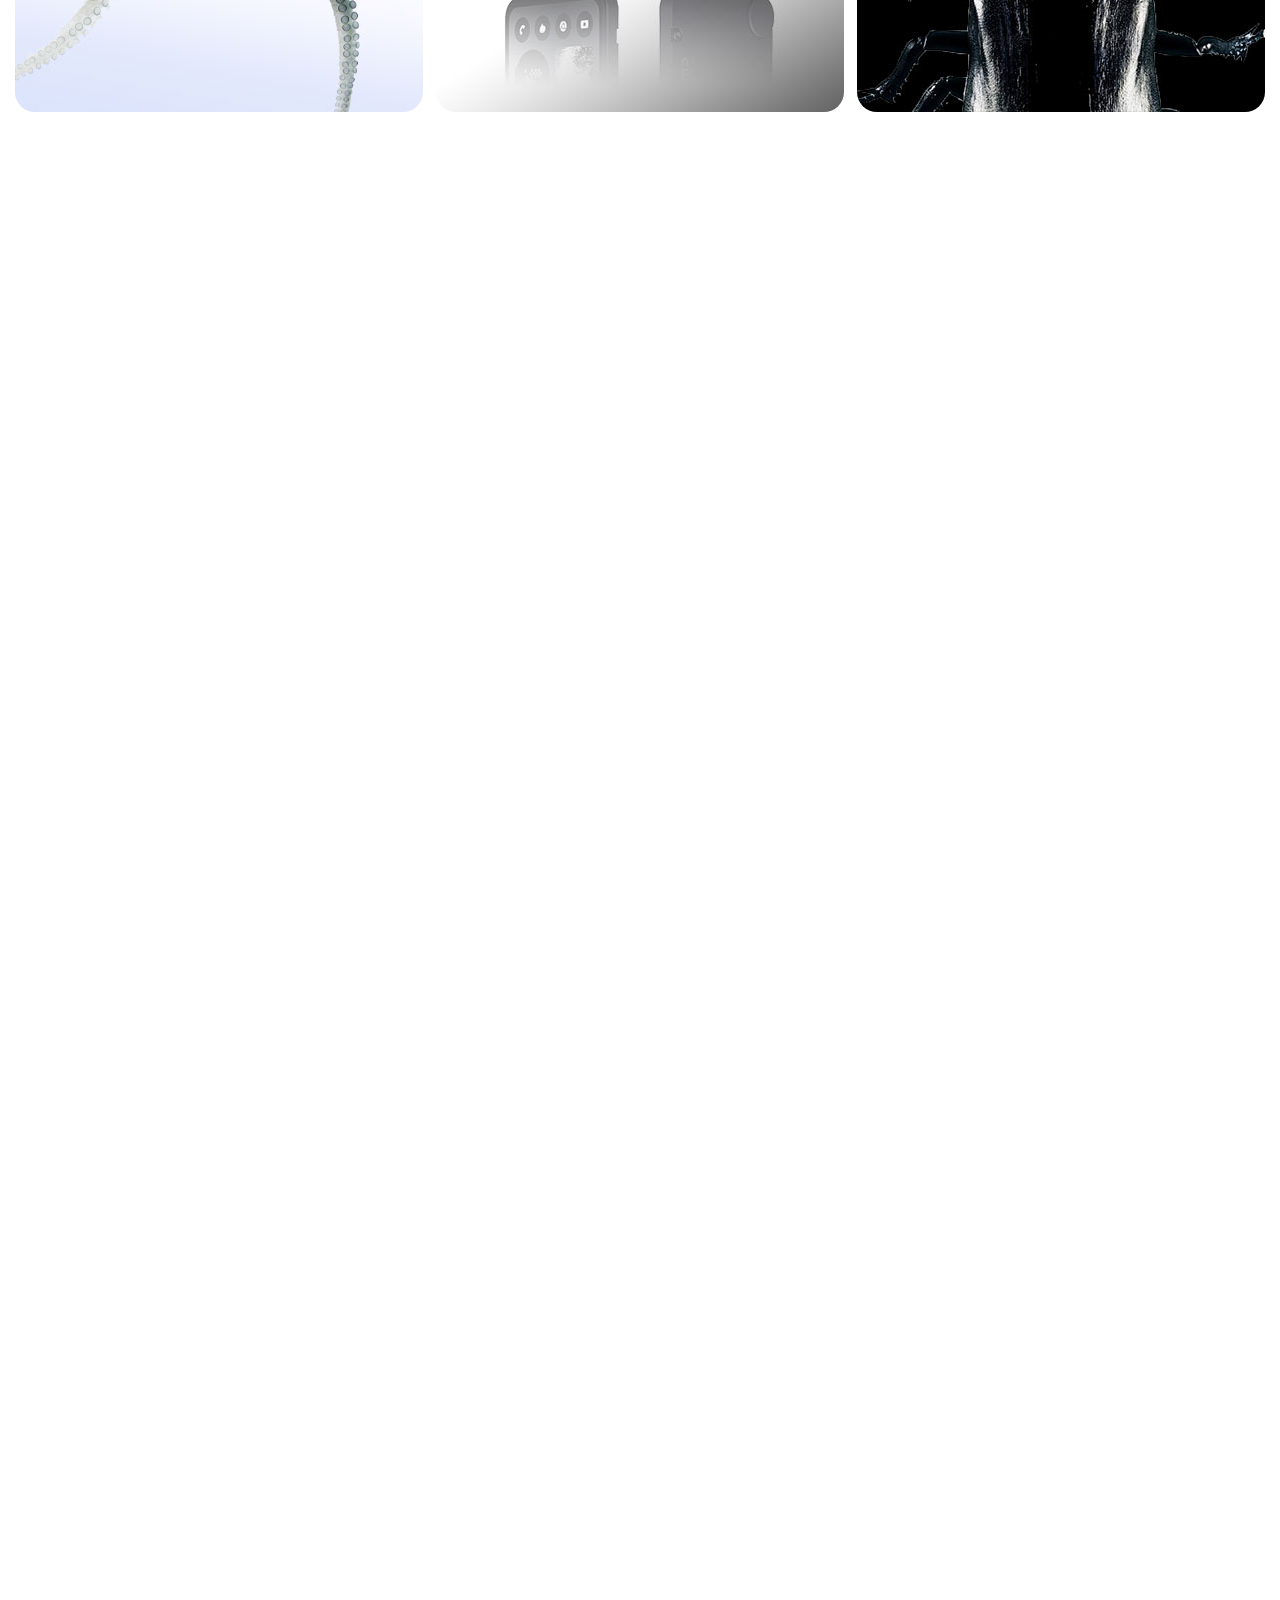
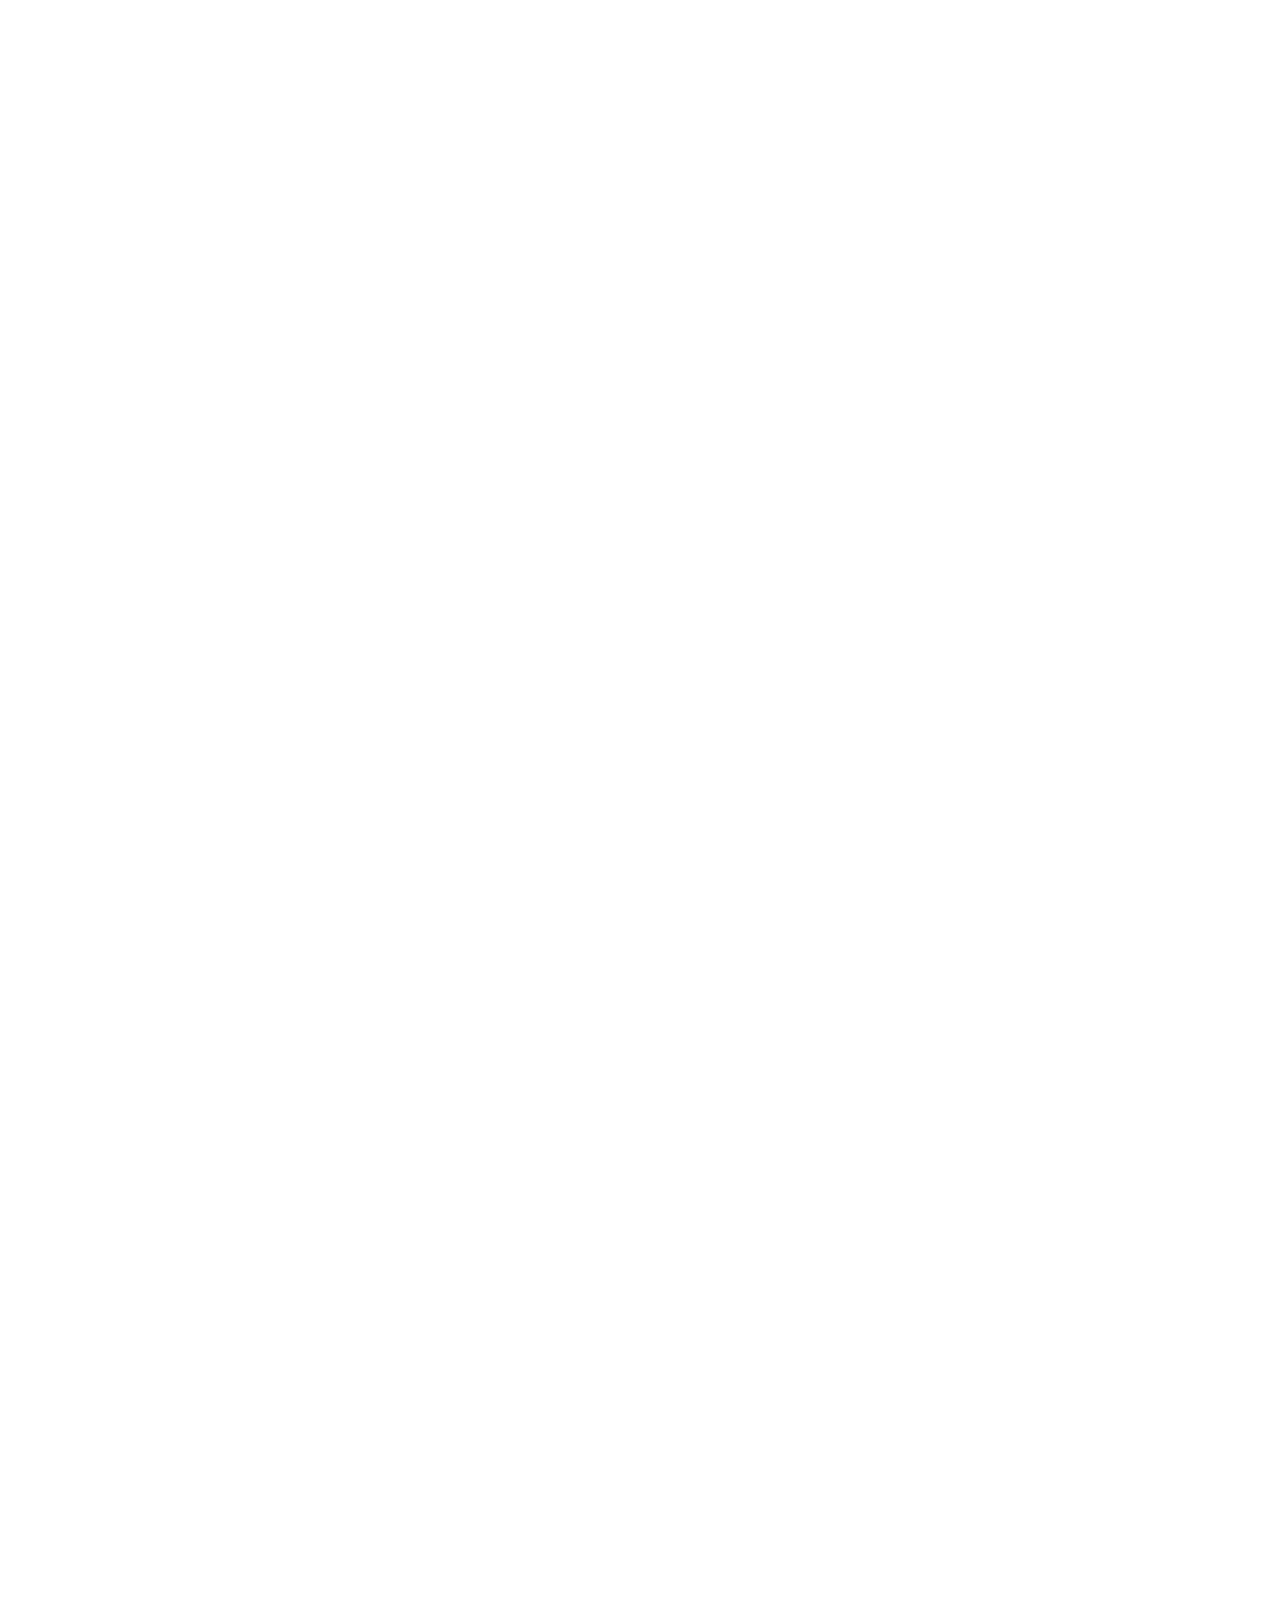
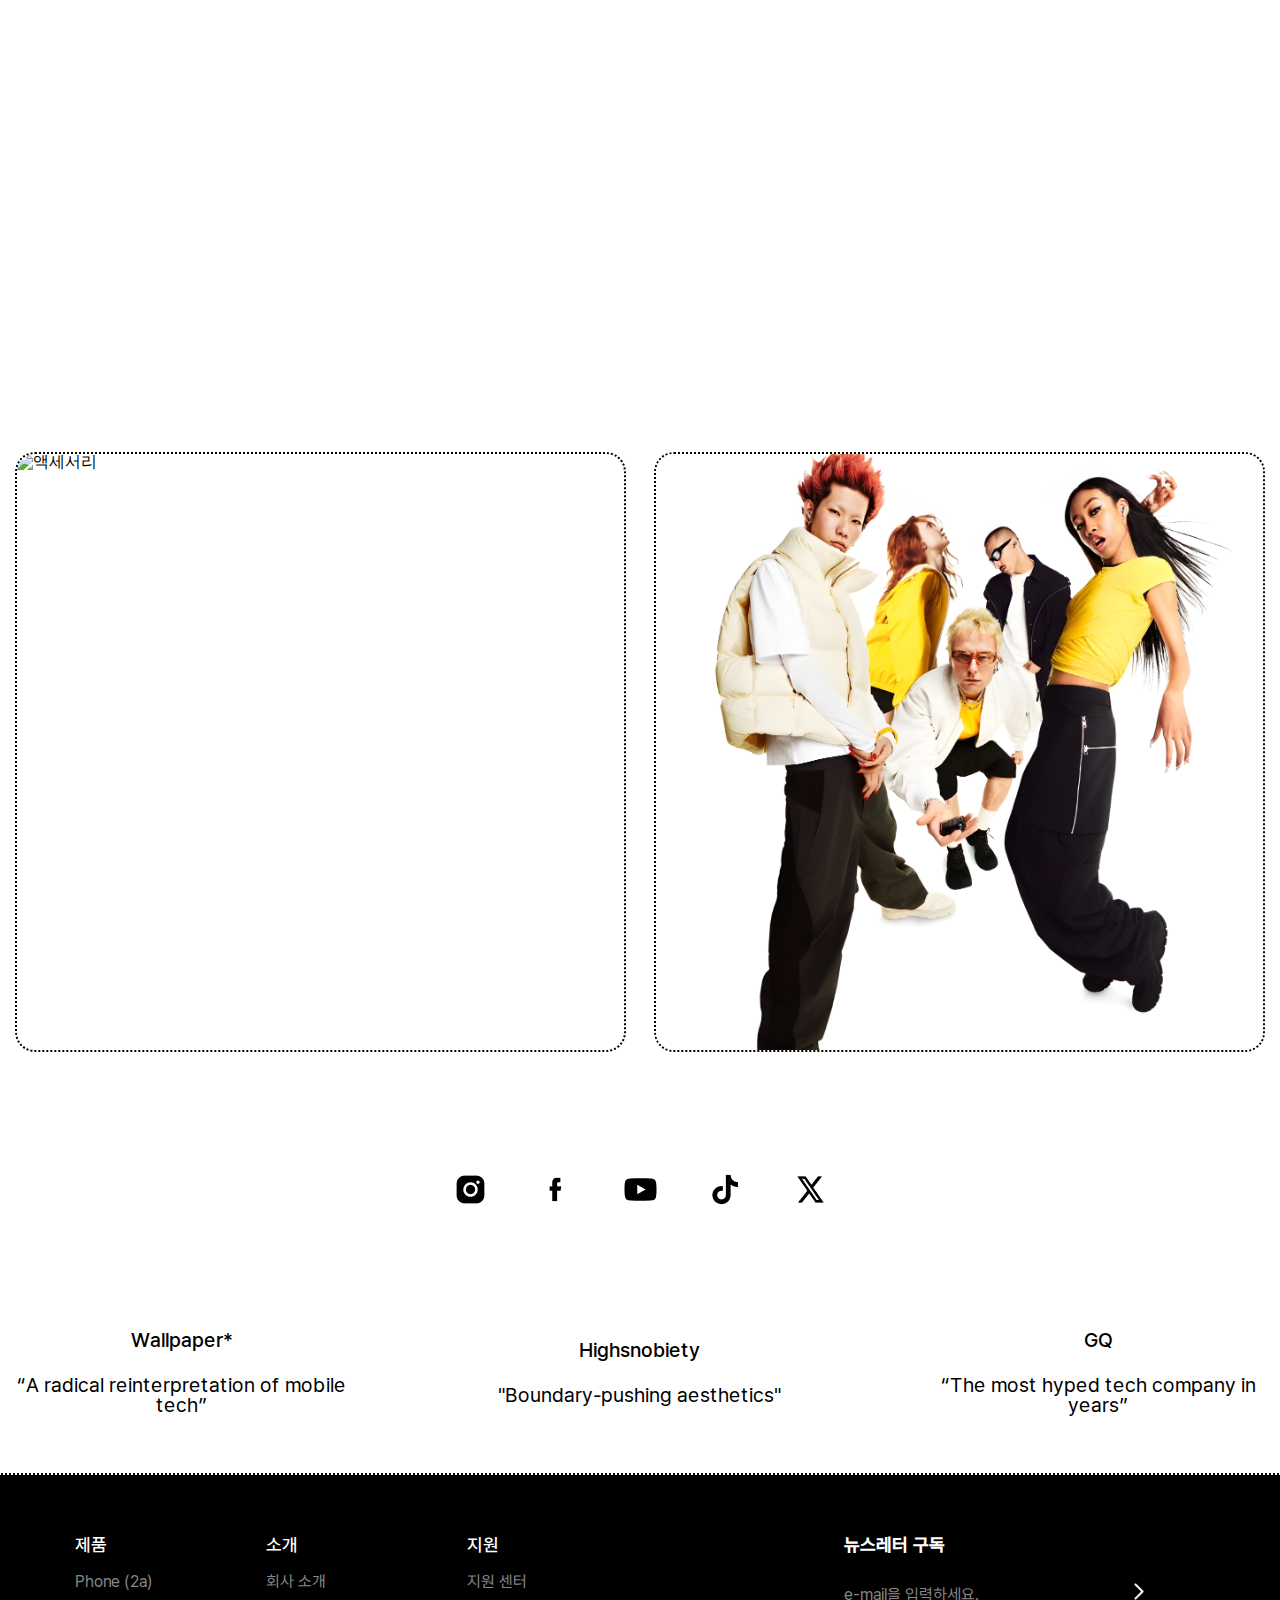
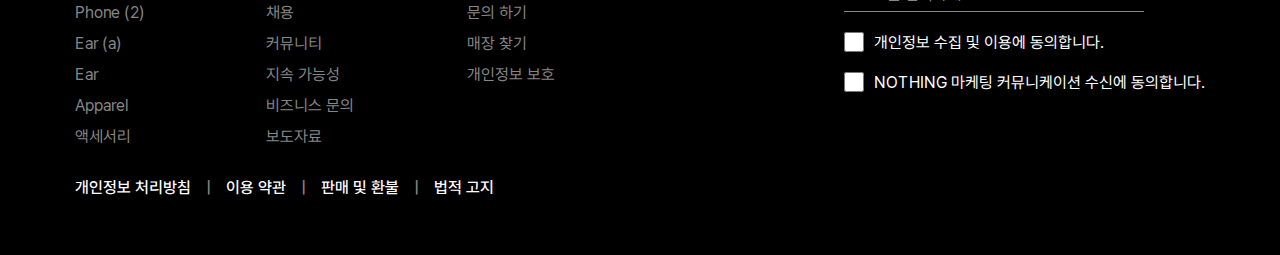
==== commit d47b77f8: "Add files via upload" ====
--- a/index.html
+++ b/index.html
@@ -1,425 +1,425 @@
-<!DOCTYPE html>
-<html lang="ko">
-
-<head>
-    <meta charset="UTF-8">
-    <meta name="viewport" content="width=device-width, initial-scale=1.0">
-    <title>NOTHING리뉴얼</title>
-    <link rel="stylesheet" href="css/style.css">
-    <link rel="stylesheet" href="https://cdn.jsdelivr.net/npm/swiper@11/swiper-bundle.min.css" />
-
-    <script src="lib/jquery-3.7.1.min.js"></script>
-    <script src="lib/jquery-ui.min.js"></script>
-    <script src="js/common.js"></script>
-    <script src="https://cdn.jsdelivr.net/npm/swiper@11/swiper-bundle.min.js"></script>
-    <script>
-        $(function () {
-            /* 슬라이드 */
-            var swiper = new Swiper(".main", {
-                spaceBetween: 30,
-                centeredSlides: true,
-                autoplay: {
-                    delay: 3500,
-                    disableOnInteraction: false,
-                },
-                pagination: {
-                    el: ".swiper-pagination",
-                    clickable: true,
-                },
-                navigation: {
-                    nextEl: ".swiper-button-next",
-                    prevEl: ".swiper-button-prev",
-                },
-            });
-
-            /* section07 hover 설정 */
-            $('.section07 .inner .item').mouseenter(function(){
-                $(this).addClass('on');
-                $(this).find('.text').stop().fadeIn();
-            });
-            $('.section07 .inner .item').mouseleave(function(){
-                let itemBg = $('.section07 .inner .item');
-                // $(this).find('.text').css({'display': 'none'});
-                $(this).find('.text').stop().fadeOut();
-
-                itemBg.removeClass('on');
-            });
-
-            /* 구매하기 버튼 hover 시 설정 */
-            $('.buy').mouseenter(function(){
-                $(this).css({
-                    'color' : '#fff',
-                    'backgroundColor' : '#e4242a'
-                });
-            });
-            $('.buy').mouseleave(function(){
-                $(this).css({
-                    'color' : '',
-                    'backgroundColor' : ''
-                });
-            });
-
-            /* up 버튼 */
-            $('.up_btn').click(function(){
-                $('html, body').animate({
-                    scrollTop : 0
-                }, 700)
-            });
-            $(window).scroll(function(){
-                /* scrollTop값이 0이면 up버튼 사라짐 */
-                if($(window).scrollTop() > 0) {
-                    $('.up_btn').css({
-                        'display' : 'block'
-                    })
-                } else {
-                    $('.up_btn').css({
-                        'display' : 'none'
-                    })
-                    $('header').removeClass('on');
-                }
-            });
-
-            // 스크롤 시 콘텐츠 나타내기 수정
-            window.addEventListener('scroll', function () {
-                let section02 = document.querySelector('.section02')
-                let section03 = document.querySelector('#section03')
-                let section04 = document.querySelector('.section04')
-                let section05 = document.querySelector('.section05')
-                let section06 = document.querySelector('.section06')
-                let scrollBar = window.scrollY;
-                const Height = window.pageYOffset;
-              if($(window).width() >= 1024) {
-                if(1000 < scrollY) {
-                    section02.classList.add('scroll_on');
-                    // alert()
-                } else {
-                    section02.classList.remove('scroll_on');
-                }
-                if(1750 < scrollY) {
-                    section03.classList.add('scroll_on');
-                } else {
-                    section03.classList.remove('scroll_on');
-                }
-                if (2500 < scrollY) {
-                    section04.classList.add('scroll_on');
-                } else {
-                    section04.classList.remove('scroll_on');
-
-                }
-                if (3200 < scrollY) {
-                    section05.classList.add('scroll_on');
-                } else {
-                    section05.classList.remove('scroll_on');
-
-                }
-                if (3900 < scrollY) {
-                    section06.classList.add('scroll_on')
-                } else {
-                    section06.classList.remove('scroll_on');
-
-                }
-                console.log(scrollBar);
-                }
-                if($(window).width() < 1024) {
-                    section02.classList.add('scroll_on');
-                    section03.classList.add('scroll_on');
-                    section04.classList.add('scroll_on');
-                    section05.classList.add('scroll_on');
-                    section06.classList.add('scroll_on');
-    
-                }
-            });
-
-            colsole.log(scrollBar)
-            // window.addEventListener('scroll', () => {
-            //     let scrollBar = window.scrollY;
-            //     console.log(scrollBar);
-
-            //     if(scrollBar > 1072) {
-            //         section01.style.opacity = 100 - (scrollBar / 100) + '%';
-            //     } else {
-            //         section01.style.opacity = 100 + '%';
-
-            //     }
-            // });
-        
-            }); //script end
-    </script>
-</head>
-
-<body>
-    <button class="up_btn">
-        <img src="img/icon/up.png" alt="맨위로 이동">
-    </button>
-    <header id="header">
-
-    </header><!-- #header -->
-    <div class="main_visual">
-        <!-- Swiper -->
-        <div class="swiper main">
-            <div class="swiper-wrapper">
-                <div class="swiper-slide s1">
-                    <img src="img/main_visual02.jpg" alt="메인 이미지01">
-                    <img src="img/mobile_main_visual02.png" alt="" class="mobile_main">
-                    <p><span>About</span><br><span>NOTHING</span></p>
-                </div>
-                <div class="swiper-slide s2">
-                    <img src="img/222222222222x.jpg" alt="메인 이미지02">
-                    <p><span>독보적인 유니크함</span><br><span>Phone (2a)</span></p>
-                </div>
-                <div class="swiper-slide s3">
-                    <video autoplay loop muted>
-                        <source src="img/video/cc5eea4173044619bd0828550214634e.mp4" type="video/mp4">
-                    </video>
-                </div>
-                <div class="swiper-slide s4">
-                    <video autoplay loop muted>
-                        <source src="img/video/a6216e776a2246bab5357f309f6f2e69.mp4" type="video/mp4">
-                    </video>
-                </div>
-            </div>
-            <div class="swiper-button-next"></div>
-            <div class="swiper-button-prev"></div>
-            <div class="swiper-pagination"></div>
-        </div>
-    </div><!-- .main_visual end -->
-
-    <section class="section01">
-        <div class="inner">
-            <div class="item">
-                <img src="img/section01_배경추가3.jpg" alt="낫싱폰">
-                <div class="text">
-                    <h2>Phone</h2>
-                    <a href="#"><p>Phone 모두 살펴보기</p>
-                        <img src="img/icon/right_red.png" alt="바로가기">
-                    </a>
-                </div>
-            </div><!-- .item end -->
-            <div class="item">
-                <img src="img/section01_배경추가2.jpg" alt="CMF">
-                <div class="text">
-                    <h2>CMF</h2>
-                    <a href="#"><p>CMF 모두 살펴보기</p>
-                        <img src="img/icon/right_red.png" alt="바로가기">
-                    </a>
-                </div>
-            </div><!-- .item end -->
-            <div class="item">
-                <img src="img/section01_배경추가1.jpg" alt="낫싱이어">
-                <div class="text">
-                    <h2>Ear</h2>
-                    <a href="#"><p>Ear 모두 살펴보기</p>
-                        <img src="img/icon/right_red.png" alt="바로가기">
-                    </a>
-                </div>
-            </div><!-- .item end -->
-
-        </div><!-- .inner end -->
-    </section><!-- .section01 end -->
-
-    <section class="section02">
-        <div class="inner">
-            <div class="text">
-                <h3>Phone 2(a) Plus</h3>
-                <p>놀라운 세계, 새로운 경험</p>
-                <button>더 알아보기</button>
-                <p>7월 31일, 18:00 KST.</p>
-            </div>
-        </div>
-    </section><!-- .section02 end -->
-     
-    <div id="section03">
-        <section class="section03">
-            <div class="inner">
-                <div class="text">
-                    <h3>Phone 2(a) <br>
-                        Special Edition</h3>
-                    <p>새로운 컬러, 새로운 도전, 새로운 출발.</p>
-                    <button class="more">더 알아보기</button>
-                    <button class="buy">구입하기</button>
-                </div>
-                <div class="award">
-                    <img src="img/reddot_award_white.png" alt="레드닷수상">
-                </div><!-- .award end -->
-            </div>
-        </section><!-- .section03 end -->
-    </div>
-
-    <section class="section04">
-        <div class="inner">
-            <div class="text">
-                <h3>Phone 2</h3>
-                <p>새로운 아이콘이 탄생했습니다.</p>
-                <button class="more">더 알아보기</button>
-                <button class="buy">구입하기</button>
-            </div>
-            <div class="award">
-                <img src="img/reddot_award2.png" alt="레드닷수상">
-            </div><!-- .award end -->
-        </div>
-    </section><!-- .section04 end -->
-
-    <section class="section05">
-        <div class="inner">
-            <div class="text">
-                <h3>Ear</h3>
-                <p>한층 진화된 사운드.</p>
-                <button class="more">더 알아보기</button>
-                <button class="buy">구입하기</button>
-            </div>
-        </div>
-    </section><!-- .section05 end -->
-
-    <section class="section06">
-        <div class="inner">
-            <div class="text">
-                <h3>Ear(a)</h3>
-                <p>즐길 때가 왔습니다.</p>
-                <button class="more">더 알아보기</button>
-                <button class="buy">구입하기</button>
-            </div>
-            <div class="award">
-                <img src="img/reddot_award.png" alt="레드닷수상">
-            </div><!-- .award end -->
-        </div>
-    </section><!-- .section05 end -->
-
-    <section class="section07">
-        <div class="inner">
-            <div class="item">
-                <img src="img/01.png" alt="액세서리">
-                <div class="text">
-                    <h3>액세서리</h3>
-                    <span>당신의 스타일을 더욱 돋보이게 해줄 액세서리를
-                        선택하세요.</span>
-                    <a href="#"><p>액세서리 모두 살펴보기</p>
-                        <img src="img/icon/right_red.png" alt="바로가기"></a>
-                </div>
-            </div><!-- .item end -->
-            <div class="item">
-                <img src="img/02.png" alt="낫싱어페럴">
-                <div class="text">
-                    <h3>Nothing Apparel</h3>
-                    <span>Nothing과 함께 당신만의 특별한 스타일을
-                        완성하세요.</span>
-                    <a href="#"><p>Apparel 모두 살펴보기</p>
-                        <img src="img/icon/right_red.png" alt="바로가기"></a>
-                </div>
-            </div><!-- .item end -->
-        </div><!-- .inner end -->
-    </section><!-- .section07 end -->
-
-    <section class="sns">
-        <figure>
-            <img src="img/icon/sns_Default.png" alt="인스타그램">
-        </figure>
-        <figure>
-            <img src="img/icon/sns_Default-4.png" alt="페이스북">
-        </figure>
-        <figure>
-            <img src="img/icon/sns_Default-1.png" alt="유튜브">
-        </figure>
-        <figure>
-            <img src="img/icon/sns_Default-2.png" alt="틱톡">
-        </figure>
-        <figure>
-            <img src="img/icon/sns_Default-3.png" alt="트위터">
-        </figure>
-    </section><!-- .sns end -->
-
-    <section class="etc">
-        <div class="text">
-            <span>Wallpaper*</span>
-            <p>“A radical reinterpretation of mobile tech”</p>
-        </div>
-        <div class="text">
-            <span>Highsnobiety</span>
-            <p>"Boundary-pushing aesthetics"</p>
-        </div>
-        <div class="text">
-            <span>GQ</span>
-            <p>“The most hyped tech company in years”</p>
-        </div>
-    </section><!-- .etc end -->
-
-    <footer class="footer">
-        <div class="inner">
-            <div class="left">
-                <div class="item_wrap">
-                    <div class="item">
-                        <ul>
-                            <strong>제품</strong>
-                            <li><a href="#">Phone (2a)</a></li>
-                            <li><a href="#">Phone (2)</a></li>
-                            <li><a href="#">Ear (a)</a></li>
-                            <li><a href="#">Ear</a></li>
-                            <li><a href="#">Apparel</a></li>
-                            <li><a href="#">액세서리</a></li>
-                        </ul>
-                    </div><!-- .item end -->
-                    <div class="item">
-                        <ul>
-                            <strong>소개</strong>
-                            <li><a href="#">회사 소개</a></li>
-                            <li><a href="#">채용</a></li>
-                            <li><a href="#">커뮤니티</a></li>
-                            <li><a href="#">지속 가능성</a></li>
-                            <li><a href="#">비즈니스 문의</a></li>
-                            <li><a href="#">보도자료</a></li>
-                        </ul>
-                    </div><!-- .item end -->
-                    <div class="item">
-                        <ul>
-                            <strong>지원</strong>
-                            <li><a href="#">지원 센터</a></li>
-                            <li><a href="#">문의 하기</a></li>
-                            <li><a href="#">매장 찾기</a></li>
-                            <li><a href="#">개인정보 보호</a></li>
-                        </ul>
-                    </div><!-- .item end -->
-                </div><!-- .item_wrap end -->
-            </div><!-- .left end -->
-            <div class="right">
-
-                <h4>뉴스레터 구독</h4>
-
-                <div class="email">
-                    <input type="email" required>
-                    <label><p>e-mail을 입력하세요.</p></label>
-                    <a href="#"><img src="img/icon/right_white.png" alt="제출하기"></a>
-                    <span></span>
-                </div><!-- .email end -->
-
-                <div class="check">
-                    <ul>
-                        <li>
-                            <input type="checkbox" name="check2" id="agree1">
-                            <label for="agree1">
-                                개인정보 수집 및 이용에 동의합니다.
-                            </label>
-                        </li>
-                        <li>
-                            <input type="checkbox" name="check2" id="agree2">
-                            <label for="agree2">
-                                NOTHING 마케팅 커뮤니케이션 수신에 동의합니다.
-                            </label>
-                        </li>
-                    </div>
-                </ul><!-- .check end -->
-            </div><!-- .right end -->
-        </div><!-- .inner end -->
-        <div class="bottom">
-            <ul>
-                <li><a href="#">개인정보 처리방침</a></li>
-                <p>｜</p>
-                <li><a href="#">이용 약관</a></li>
-                <p>｜</p>
-                <li><a href="#">판매 및 환불</a></li>
-                <p>｜</p>
-                <li><a href="#">법적 고지</a></li>
-            </ul>
-        </div><!-- .bottom end -->
-    </footer><!-- .footer end -->
-</body>
-
+<!DOCTYPE html>
+<html lang="ko">
+
+<head>
+    <meta charset="UTF-8">
+    <meta name="viewport" content="width=device-width, initial-scale=1.0">
+    <title>NOTHING리뉴얼</title>
+    <link rel="stylesheet" href="css/style.css">
+    <link rel="stylesheet" href="https://cdn.jsdelivr.net/npm/swiper@11/swiper-bundle.min.css" />
+    <!-- <link rel="stylesheet" href="css/swiper-bundle.min.css"> -->
+
+    <script src="lib/jquery-3.7.1.min.js"></script>
+    <script src="lib/jquery-ui.min.js"></script>
+    <script src="js/common.js"></script>
+    <script src="https://cdn.jsdelivr.net/npm/swiper@11/swiper-bundle.min.js"></script>
+    <script>
+        $(function () {
+            /* 슬라이드 */
+            var swiper = new Swiper(".main", {
+                spaceBetween: 30,
+                centeredSlides: true,
+                loop: true,
+                autoplay: {
+                    delay: 3500,
+                    disableOnInteraction: false,
+                },
+                pagination: {
+                    el: ".swiper-pagination",
+                    type: "progressbar",
+                    clickable: true,
+                },
+                navigation: {
+                    nextEl: ".swiper-button-next",
+                    prevEl: ".swiper-button-prev",
+                },
+            });
+
+            /* section07 hover 설정 */
+            $('.section07 .inner .item').mouseenter(function(){
+                $(this).addClass('on');
+                $(this).find('.text').stop().fadeIn();
+            });
+            $('.section07 .inner .item').mouseleave(function(){
+                let itemBg = $('.section07 .inner .item');
+                // $(this).find('.text').css({'display': 'none'});
+                $(this).find('.text').stop().fadeOut();
+
+                itemBg.removeClass('on');
+            });
+
+            /* 구매하기 버튼 hover 시 설정 */
+            $('.buy').mouseenter(function(){
+                $(this).css({
+                    'color' : '#fff',
+                    'backgroundColor' : '#e4242a',
+                    'transition' : '0.4s',
+                    'transform' : 'scale(0.94)'
+                });
+            });
+            $('.buy').mouseleave(function(){
+                $(this).css({
+                    'color' : '',
+                    'backgroundColor' : '',
+                    'transform' : 'scale(1)'
+                });
+            });
+
+            /* up 버튼 */
+            $('.up_btn').click(function(){
+                $('html, body').animate({
+                    scrollTop : 0
+                }, 700)
+            });
+            $(window).scroll(function(){
+                /* scrollTop값이 0이면 up버튼 사라짐 */
+                if($(window).scrollTop() > 0) {
+                    $('.up_btn').css({
+                        'display' : 'block'
+                    })
+                } else {
+                    $('.up_btn').css({
+                        'display' : 'none'
+                    })
+                    $('header').removeClass('on');
+                }
+            });
+
+            // 스크롤 시 콘텐츠 나타내기
+            window.addEventListener('scroll', function () {
+                let section02 = document.querySelector('.section02')
+                let section03 = document.querySelector('#section03')
+                let section04 = document.querySelector('.section04')
+                let section05 = document.querySelector('.section05')
+                let section06 = document.querySelector('.section06')
+                let scrollBar = window.scrollY;
+                const Height = window.pageYOffset;
+                
+                /* width값 1024보다 크거나 같을 때 적용됨. */
+              if($(window).width() >= 1024) {
+                /* section02 */
+                if(1000 < scrollY) {
+                    section02.classList.add('scroll_on');
+                    // alert()
+                } else {
+                    section02.classList.remove('scroll_on');
+                }
+                /* section03 */
+                if(1750 < scrollY) {
+                    section03.classList.add('scroll_on');
+                } else {
+                    section03.classList.remove('scroll_on');
+                }
+                /* section04 */
+                if (2500 < scrollY) {
+                    section04.classList.add('scroll_on');
+                } else {
+                    section04.classList.remove('scroll_on');
+
+                }
+                /* section05 */
+                if (3200 < scrollY) {
+                    section05.classList.add('scroll_on');
+                } else {
+                    section05.classList.remove('scroll_on');
+
+                }
+                /* section06 */
+                if (3900 <scrollY) {
+                    section06.classList.add('scroll_on')
+                } else {
+                    section06.classList.remove('scroll_on');
+
+                }
+                console.log(scrollBar); // 하단에 배치 해야함
+                }
+                /* 1024보다 작을 때 클래스명 add하여 초기화 설정. */
+                if($(window).width() < 1024) {
+                    section02.classList.add('scroll_on');
+                    section03.classList.add('scroll_on');
+                    section04.classList.add('scroll_on');
+                    section05.classList.add('scroll_on');
+                    section06.classList.add('scroll_on');
+    
+                }
+            });
+            colsole.log(scrollBar); // 하단에 배치 해야함
+        
+            }); //script end
+    </script>
+</head>
+
+<body>
+    <button class="up_btn">
+        <img src="img/icon/up.png" alt="맨위로 이동">
+    </button>
+    <header id="header"></header><!-- #header -->
+    <div class="main_visual">
+        <!-- Swiper -->
+        <div class="swiper main">
+            <div class="swiper-wrapper">
+                <div class="swiper-slide s1">
+                    <img src="img/main_visual02.jpg" alt="메인 이미지01">
+                    <img src="img/mobile_main_visual02.png" alt="" class="mobile_main">
+                    <p><span>About</span><br><span>NOTHING</span></p>
+                </div>
+                <div class="swiper-slide s2">
+                    <img src="img/222222222222x.jpg" alt="메인 이미지02">
+                    <p><span>독보적인 유니크함</span><br><span>Phone (2a)</span></p>
+                </div>
+                <div class="swiper-slide s3">
+                    <video autoplay loop muted>
+                        <source src="img/video/cc5eea4173044619bd0828550214634e.mp4" type="video/mp4">
+                    </video>
+                </div>
+                <div class="swiper-slide s4">
+                    <video autoplay loop muted>
+                        <source src="img/video/a6216e776a2246bab5357f309f6f2e69.mp4" type="video/mp4">
+                    </video>
+                </div>
+            </div>
+            <div class="swiper-button-next"></div>
+            <div class="swiper-button-prev"></div>
+            <div class="swiper-pagination"></div>
+        </div>
+    </div><!-- .main_visual end -->
+
+    <section class="section01">
+        <div class="inner">
+            <div class="item">
+                <img src="img/section01_배경추가3.jpg" alt="낫싱폰">
+                <div class="text">
+                    <h2>Phone</h2>
+                    <a href="#"><p>Phone 모두 살펴보기</p>
+                        <img src="img/icon/right_red.png" alt="바로가기">
+                    </a>
+                </div>
+            </div><!-- .item end -->
+            <div class="item">
+                <img src="img/section01_배경추가2.jpg" alt="CMF">
+                <div class="text">
+                    <h2>CMF</h2>
+                    <a href="#"><p>CMF 모두 살펴보기</p>
+                        <img src="img/icon/right_red.png" alt="바로가기">
+                    </a>
+                </div>
+            </div><!-- .item end -->
+            <div class="item">
+                <img src="img/section01_배경추가1.jpg" alt="낫싱이어">
+                <div class="text">
+                    <h2>Ear</h2>
+                    <a href="#"><p>Ear 모두 살펴보기</p>
+                        <img src="img/icon/right_red.png" alt="바로가기">
+                    </a>
+                </div>
+            </div><!-- .item end -->
+
+        </div><!-- .inner end -->
+    </section><!-- .section01 end -->
+
+    <section class="section02">
+        <div class="inner">
+            <div class="text">
+                <h3>Phone 2(a) Plus</h3>
+                <p>놀라운 세계, 새로운 경험</p>
+                <button>더 알아보기</button>
+                <p>7월 31일, 18:00 KST.</p>
+            </div>
+        </div>
+    </section><!-- .section02 end -->
+     
+    <div id="section03">
+        <section class="section03">
+            <div class="inner">
+                <div class="text">
+                    <h3>Phone 2(a) <br>
+                        Special Edition</h3>
+                    <p>새로운 컬러, 새로운 도전, 새로운 출발.</p>
+                    <button class="more">더 알아보기</button>
+                    <button class="buy">구입하기</button>
+                </div>
+                <div class="award">
+                    <img src="img/reddot_award_white.png" alt="레드닷수상">
+                </div><!-- .award end -->
+            </div>
+        </section><!-- .section03 end -->
+    </div>
+
+    <section class="section04">
+        <div class="inner">
+            <div class="text">
+                <h3>Phone 2</h3>
+                <p>새로운 아이콘이 탄생했습니다.</p>
+                <button class="more">더 알아보기</button>
+                <button class="buy">구입하기</button>
+            </div>
+            <div class="award">
+                <img src="img/reddot_award2.png" alt="레드닷수상">
+            </div><!-- .award end -->
+        </div>
+    </section><!-- .section04 end -->
+
+    <section class="section05">
+        <div class="inner">
+            <div class="text">
+                <h3>Ear</h3>
+                <p>한층 진화된 사운드.</p>
+                <button class="more">더 알아보기</button>
+                <button class="buy">구입하기</button>
+            </div>
+        </div>
+    </section><!-- .section05 end -->
+
+    <section class="section06">
+        <div class="inner">
+            <div class="text">
+                <h3>Ear(a)</h3>
+                <p>즐길 때가 왔습니다.</p>
+                <button class="more">더 알아보기</button>
+                <button class="buy">구입하기</button>
+            </div>
+            <div class="award">
+                <img src="img/reddot_award.png" alt="레드닷수상">
+            </div><!-- .award end -->
+        </div>
+    </section><!-- .section05 end -->
+
+    <section class="section07">
+        <div class="inner">
+            <div class="item">
+                <img src="img/01.png" alt="액세서리">
+                <div class="text">
+                    <h3>액세서리</h3>
+                    <span>당신의 스타일을 더욱 돋보이게 해줄 액세서리를
+                        선택하세요.</span>
+                    <a href="#"><p>액세서리 모두 살펴보기</p>
+                        <img src="img/icon/right_red.png" alt="바로가기"></a>
+                </div>
+            </div><!-- .item end -->
+            <div class="item">
+                <img src="img/02.png" alt="낫싱어페럴">
+                <div class="text">
+                    <h3>Nothing Apparel</h3>
+                    <span>Nothing과 함께 당신만의 특별한 스타일을
+                        완성하세요.</span>
+                    <a href="#"><p>Apparel 모두 살펴보기</p>
+                        <img src="img/icon/right_red.png" alt="바로가기"></a>
+                </div>
+            </div><!-- .item end -->
+        </div><!-- .inner end -->
+    </section><!-- .section07 end -->
+
+    <section class="sns">
+        <figure>
+            <img src="img/icon/sns_Default.png" alt="인스타그램">
+        </figure>
+        <figure>
+            <img src="img/icon/sns_Default-4.png" alt="페이스북">
+        </figure>
+        <figure>
+            <img src="img/icon/sns_Default-1.png" alt="유튜브">
+        </figure>
+        <figure>
+            <img src="img/icon/sns_Default-2.png" alt="틱톡">
+        </figure>
+        <figure>
+            <img src="img/icon/sns_Default-3.png" alt="트위터">
+        </figure>
+    </section><!-- .sns end -->
+
+    <section class="etc">
+        <div class="text">
+            <span>Wallpaper*</span>
+            <p>“A radical reinterpretation of mobile tech”</p>
+        </div>
+        <div class="text">
+            <span>Highsnobiety</span>
+            <p>"Boundary-pushing aesthetics"</p>
+        </div>
+        <div class="text">
+            <span>GQ</span>
+            <p>“The most hyped tech company in years”</p>
+        </div>
+    </section><!-- .etc end -->
+
+    <footer class="footer">
+        <div class="inner">
+            <div class="left">
+                <div class="item_wrap">
+                    <div class="item">
+                        <ul>
+                            <strong>제품</strong>
+                            <li><a href="#">Phone (2a)</a></li>
+                            <li><a href="#">Phone (2)</a></li>
+                            <li><a href="#">Ear (a)</a></li>
+                            <li><a href="#">Ear</a></li>
+                            <li><a href="#">Apparel</a></li>
+                            <li><a href="#">액세서리</a></li>
+                        </ul>
+                    </div><!-- .item end -->
+                    <div class="item">
+                        <ul>
+                            <strong>소개</strong>
+                            <li><a href="#">회사 소개</a></li>
+                            <li><a href="#">채용</a></li>
+                            <li><a href="#">커뮤니티</a></li>
+                            <li><a href="#">지속 가능성</a></li>
+                            <li><a href="#">비즈니스 문의</a></li>
+                            <li><a href="#">보도자료</a></li>
+                        </ul>
+                    </div><!-- .item end -->
+                    <div class="item">
+                        <ul>
+                            <strong>지원</strong>
+                            <li><a href="#">지원 센터</a></li>
+                            <li><a href="#">문의 하기</a></li>
+                            <li><a href="#">매장 찾기</a></li>
+                            <li><a href="#">개인정보 보호</a></li>
+                        </ul>
+                    </div><!-- .item end -->
+                </div><!-- .item_wrap end -->
+            </div><!-- .left end -->
+            <div class="right">
+
+                <h4>뉴스레터 구독</h4>
+
+                <div class="email">
+                    <input type="email" required>
+                    <label><p>e-mail을 입력하세요.</p></label>
+                    <a href="#"><img src="img/icon/right_white.png" alt="제출하기"></a>
+                    <span></span>
+                </div><!-- .email end -->
+
+                <div class="check">
+                    <ul>
+                        <li>
+                            <input type="checkbox" name="check2" id="agree1">
+                            <label for="agree1">
+                                개인정보 수집 및 이용에 동의합니다.
+                            </label>
+                        </li>
+                        <li>
+                            <input type="checkbox" name="check2" id="agree2">
+                            <label for="agree2">
+                                NOTHING 마케팅 커뮤니케이션 수신에 동의합니다.
+                            </label>
+                        </li>
+                    </div>
+                </ul><!-- .check end -->
+            </div><!-- .right end -->
+        </div><!-- .inner end -->
+        <div class="bottom">
+            <ul>
+                <li><a href="#">개인정보 처리방침</a></li>
+                <p>｜</p>
+                <li><a href="#">이용 약관</a></li>
+                <p>｜</p>
+                <li><a href="#">판매 및 환불</a></li>
+                <p>｜</p>
+                <li><a href="#">법적 고지</a></li>
+            </ul>
+        </div><!-- .bottom end -->
+    </footer><!-- .footer end -->
+</body>
+
 </html>--- a/css/style.css
+++ b/css/style.css
@@ -1,1329 +1,1361 @@
-@charset "UTF-8";
-
-
-@import url('reset.css');
-@import url('common.css');
-
-@font-face {
-    font-family: 'Bus Stop';
-    src: url('../폰트/bus_stop_2/BusStop.eot');
-    src: url('../폰트/bus_stop_2/BusStop.eot?#iefix') format('embedded-opentype'),
-        url('../폰트/bus_stop_2/BusStop.woff') format('woff');
-    font-weight: normal;
-    font-style: normal;
-    font-display: swap;
-}
-@font-face {
-    font-family: 'bold';
-    src: url('../폰트/프리텐다드/Pretendard-Bold.eot');
-    src: url('../폰트/프리텐다드/Pretendard-Bold.eot?#iefix') format('embedded-opentype'),
-        url('../폰트/프리텐다드/Pretendard-Bold.woff2') format('woff2'),
-        url('../폰트/프리텐다드/Pretendard-Bold.woff') format('woff');
-    font-weight: bold;
-    font-style: normal;
-    font-display: swap;
-}
-@font-face {
-    font-family: 'semibold';
-    src: url('../폰트/프리텐다드/Pretendard-SemiBold.eot');
-    src: url('../폰트/프리텐다드/Pretendard-SemiBold.eot?#iefix') format('embedded-opentype'),
-        url('../폰트/프리텐다드/Pretendard-SemiBold.woff2') format('woff2'),
-        url('../폰트/프리텐다드/Pretendard-SemiBold.woff') format('woff');
-    font-weight: 600;
-    font-style: normal;
-    font-display: swap;
-}
-@font-face {
-    font-family: 'medium';
-    src: url('../폰트/프리텐다드/Pretendard-Medium.eot');
-    src: url('../폰트/프리텐다드/Pretendard-Medium.eot?#iefix') format('embedded-opentype'),
-        url('../폰트/프리텐다드/Pretendard-Medium.woff2') format('woff2'),
-        url('../폰트/프리텐다드/Pretendard-Medium.woff') format('woff');
-    font-weight: 500;
-    font-style: normal;
-    font-display: swap;
-}
-@font-face {
-    font-family: 'regular';
-    src: url('../폰트/프리텐다드/Pretendard-Regular.eot');
-    src: url('../폰트/프리텐다드/Pretendard-Regular.eot?#iefix') format('embedded-opentype'),
-        url('../폰트/프리텐다드/Pretendard-Regular.woff2') format('woff2'),
-        url('../폰트/프리텐다드/Pretendard-Regular.woff') format('woff');
-    font-weight: normal;
-    font-style: normal;
-    font-display: swap;
-}
-body {
-    margin-top: 100px; /* 헤더 fixed로 인해 빈 부분을 채우기 위해 */
-}
-body.on {
-    overflow: hidden; /* 스크롤 막기 */
-}
-.mobile_main {
-    display: none;
-}
-.up_btn {
-    width: 70px;
-    height: 70px;
-    background-color: transparent;
-    border: none;
-    position: fixed;
-    bottom: 50px;
-    right: 50px;
-    z-index: 5;
-    cursor: pointer;
-    background-color: #fff;
-    border-radius: 50%;
-}
-.up_btn img {
-    width: 100%;
-    height: 100%;
-    object-fit: cover;
-}
-.main_visual  {
-    border-bottom: 2px dotted #000;
-}
-.main {
-    width: 100%;
-    height: 850px;
-}
-.swiper {
-    position: relative;
-    /* z-index: -1 !important; */
-
-}
-.main img {
-    width: 100%;
-    height: 100%;
-    object-fit: cover;
-}
-video {
-    /* height: 100vh; */
-    width: 100%;
-    height: 100%;
-    object-fit: cover;
-    display: block;
-}
-.swiper-horizontal>.swiper-pagination-bullets .swiper-pagination-bullet, .swiper-pagination-horizontal.swiper-pagination-bullets .swiper-pagination-bullet {
-    background-color: #e4242a;
-}
-.swiper-button-next:after, .swiper-rtl .swiper-button-prev:after {
-    color: #e4242a;
-}
-.swiper-button-prev:after, .swiper-rtl .swiper-button-next:after {
-    color: #e4242a;
-
-}
-
-.s1 {
-   position: relative; 
-}
-.s1 p {
-    position: absolute;
-    top: 70%;
-    left: 20%;
-    font-family: 'Bus Stop';
-    /* backdrop-filter: blur(3px); */
-    /* background-color: rgba(0, 0, 0, 0.1); */
-}
-.s1 p span:first-child {
-    color: #fff;
-    font-size: 32px;
-    margin-bottom: 5px;
-}
-.s1 p span:last-child {
-    color: #fff;
-    font-size: 60px;
-}
-.s2 {
-    position: relative;
-}
-.s2 p {
-    font-family: 'bold';
-    position: absolute;
-    top: 5%;
-    left: 20%;
-}
-.s2 p span:first-child {
-    font-size: 32px;
-    margin-bottom: 5px;
-    margin-bottom: 20px;
-    display: block;
-}
-.s2 p span:last-child {
-    word-break: keep-all;
-    font-size: 60px;
-}
-
-.section01 {
-    width: 100%;
-}
-.section01 .inner {
-    max-width: 1280px;
-    width: calc(100% - 30px);
-    margin: 120px auto;
-    display: flex;
-    justify-content: space-between;
-}
-.section01 .inner .item {
-    width: 408px;
-    height: 640px;
-    border-radius: 20px;
-    position: relative;
-    overflow: hidden;
-    /* border: 2px dotted #000; */
-}
-.section01 .inner .item > img {
-    width: 100%;
-    height: 100%;
-    object-fit: cover;
-    transition: 0.5s;
-}
-.section01 .inner .item::after {
-    content: '';
-    position: absolute;
-    top: 0;
-    left: 0;
-    width: 100%;
-    height: 100%;
-    background: linear-gradient(360deg, rgb(0, 0, 0) 0%,rgba(0, 0, 0, 0.6) 40%, rgba(51,51,51,0) 100%);
-
-    opacity: 0;
-    transform: translateY(100%);
-}
-.section01 .inner .item:hover::after {
-    opacity: 1;
-    transform: translateY(0);
-    transition: 0.3s;
-}
-.section01 .inner .item:hover > img {
-    transform: scale(1.05);
-    
-}
-.section01 .inner .item .text {
-    width: 100%;
-    display: block;
-    display: flex;
-    flex-direction: column;
-    align-items: center;
-    justify-content: flex-end;
-    position: absolute;
-    bottom: 50px;
-    left: 50%;
-    z-index: 1;
-    text-align: center;
-
-    transform: translate(-50%, 100%);
-    opacity: 0;
-    transition: 0.5s;
-}
-.section01 .inner .item:hover .text {
-    opacity: 1;
-    transform: translateX(-50%);
-}
-.section01 .inner .item .text h2 {
-    font-family: 'bold';
-    font-size: 45px;
-    color: #fff;
-    margin-bottom: 40px;
-    cursor: default
-}
-.section01 .inner .item .text a {
-    display: flex;
-    column-gap: 15px;
-}
-.section01 .inner .item .text a p {
-    font-family: 'semibold';
-    font-size: 18px;
-    color: #e4242a;
-}
-.section01 .inner .item .text a > img {
-    width: 10px;
-}
-.section02.scroll_on, .section04.scroll_on, .section05.scroll_on, .section06.scroll_on {
-    transform: translateY(0);
-    opacity: 1;
-}
-#section03.scroll_on, #section03.scroll_on .section03 {
-   /* position: relative; */
-    top: 0;
-    opacity: 1;
-}
-.section02 {
-    width: 100%;
-    height: 600px;
-    background: url('../img/section02.png') center bottom no-repeat;
-    background-color: #000;
-    margin: 120px auto;
-    margin-bottom: 60px;
-    outline: 2px dotted #000;
-
-    transform: translateY(100%);
-    transition: 0.6s;
-    opacity: 0;
-}
-.section02 .inner {
-    max-width: 1280px;
-    width: calc(100% - 30px);
-    height: 100%;
-    margin: 0 auto;
-}
-.section02 .inner .text {
-    padding-top: 60px;
-    text-align: center;
-    color: #fff;
-}
-.section02 .inner .text h3 {
-    font-family: 'bold';
-    font-size: 45px;
-    margin-bottom: 15px;
-}
-.section02 .inner .text p {
-    font-family: 'semibold';
-    font-size: 20px;
-}
-.section02 .inner .text p:nth-child(2){
-    margin-bottom: 30px;
-}
-.section02 .inner .text button {
-    font-family: 'semibold';
-    padding: 13px 24px;
-    border-radius: 40px;
-    border: none;
-    background-color: #fec942;
-    font-size: 20px;
-    margin-bottom: 15px;
-    cursor: pointer;
-}
-#section03 {
-    top: 100vh;
-    position: relative;
-    transition: 0.6s;
-    opacity: 0;
-}
-.section03 {
-    width: 100%;
-    height: 600px;
-    background: url('../img/section03.png') center bottom 25% no-repeat fixed;
-    background-size: 45%;
-    background-color: #000;
-    margin: 60px auto;
-    outline: 2px dotted #000;
-    transition: 0.3s;
-    opacity: 0;
-}
-.section03 .inner {
-    max-width: 1280px;
-    width: calc(100% - 30px);
-    height: 100%;
-    margin: 0 auto;
-    position: relative;
-}
-.section03 .inner .text {
-    text-align: center;
-    color: #fff;
-    padding-top: 60px;
-}
-.section03 .inner .text h3 {
-    font-family: 'bold';
-    font-size: 45px;
-    margin-bottom: 15px;
-}
-.section03 .inner .text p {
-    font-family: 'semibold';
-    font-size: 20px;
-}
-.section03 .inner .text button {
-    margin-top: 35px;
-}
-.section03 .inner .text .more {
-    font-family: 'semibold';
-    padding: 13px 24px;
-    border-radius: 40px;
-    border: none;
-    background-color: #e4242a;
-    font-size: 20px;
-    cursor: pointer;
-    color: #fff;
-    margin-right: 20px;
-}
-.section03 .inner .text .buy {
-    font-family: 'semibold';
-    padding: 13px 24px;
-    border-radius: 40px;
-    border: 2px solid #e4242a;
-    /* background-color: rgba(255, 255, 255, 0.2); */
-    background-color: transparent;
-    font-size: 20px;
-    cursor: pointer;
-    color: #e4242a;
-}
-.section03 .inner .award {
-    width: 160px;
-    position: absolute;
-    bottom: 5%;
-    right: 5%;
-}
-.section03 .inner .award img {
-    width: 100%;
-    height: 100%;
-    object-fit: cover;
-}
-
-.section04 {
-    width: 100%;
-    height: 600px;
-    background-color: #fff;
-    background: url('../img/section04.png') center bottom 2% no-repeat;
-    margin: 60px auto;
-    margin-bottom: 120px;
-    outline: 2px dotted #000;
-
-    transform: translateY(100%);
-    transition: 0.6s;
-    opacity: 0;
-}
-.section04 .inner {
-    max-width: 1280px;
-    width: calc(100% - 30px);
-    height: 100%;
-    margin: 0 auto;
-    position: relative;
-}
-.section04 .inner .text {
-    text-align: center;
-    color: #000;
-    padding-top: 60px;
-}
-.section04 .inner .text h3 {
-    font-family: 'bold';
-    font-size: 45px;
-    margin-bottom: 15px;
-}
-.section04 .inner .text p {
-    font-family: 'semibold';
-    font-size: 20px;
-}
-.section04 .inner .text button {
-    margin-top: 35px;
-}
-.section04 .inner .text .more {
-    font-family: 'semibold';
-    padding: 13px 24px;
-    border-radius: 40px;
-    border: none;
-    background-color: #e4242a;
-    font-size: 20px;
-    cursor: pointer;
-    color: #fff;
-    margin-right: 20px;
-}
-.section04 .inner .text .buy {
-    font-family: 'semibold';
-    padding: 13px 24px;
-    border-radius: 40px;
-    border: 2px solid #e4242a;
-    background-color: rgba(255, 255, 255, 0.7);
-    /* background-color: transparent; */
-    font-size: 20px;
-    cursor: pointer;
-    color: #e4242a;
-}
-.section04 .inner .award {
-    width: 200px;
-    position: absolute;
-    bottom: 5%;
-    right: 5%;
-}
-.section04 .inner .award img {
-    width: 100%;
-    height: 100%;
-    object-fit: cover;
-}
-
-.section05{
-    width: 100%;
-    height: 600px;
-    background: url('../img/ear.jpg') center bottom no-repeat;
-    background-size: 73vh;
-    background-color: #fff;
-    margin: 120px auto;
-    margin-bottom: 60px;
-    outline: 2px dotted #000;
-
-    transform: translateY(100%);
-    transition: 0.6s;
-    opacity: 0;
-}
-.section05 .inner {
-    max-width: 1280px;
-    width: calc(100% - 30px);
-    height: 100%;
-    margin: 0 auto;
-    position: relative;
-}
-.section05 .inner .text {
-    text-align: center;
-    color: #000;
-    padding-top: 60px;
-}
-.section05 .inner .text h3 {
-    font-family: 'bold';
-    font-size: 45px;
-    margin-bottom: 15px;
-}
-.section05 .inner .text p {
-    font-family: 'semibold';
-    font-size: 20px;
-}
-.section05 .inner .text button {
-    margin-top: 35px;
-}
-.section05 .inner .text .more {
-    font-family: 'semibold';
-    padding: 13px 24px;
-    border-radius: 40px;
-    border: none;
-    background-color: #e4242a;
-    font-size: 20px;
-    cursor: pointer;
-    color: #fff;
-    margin-right: 20px;
-}
-.section05 .inner .text .buy {
-    font-family: 'semibold';
-    padding: 13px 24px;
-    border-radius: 40px;
-    border: 2px solid #e4242a;
-    background-color: rgba(255, 255, 255, 0.7);
-    /* background-color: transparent; */
-    font-size: 20px;
-    cursor: pointer;
-    color: #e4242a;
-}
-
-.section06{
-    width: 100%;
-    height: 600px;
-    background: url('../img/ear(a).jpg') center bottom -100px no-repeat;
-    background-size: 78vh;
-    background-color: #fff;
-    margin: 60px auto;
-    margin-bottom: 120px;
-    outline: 2px dotted #000;
-
-    transform: translateY(100%);
-    transition: 0.6s;
-    opacity: 0;
-}
-.section06 .inner {
-    max-width: 1280px;
-    width: calc(100% - 30px);
-    height: 100%;
-    margin: 0 auto;
-    position: relative;
-}
-.section06 .inner .text {
-    text-align: center;
-    color: #000;
-    padding-top: 60px;
-}
-.section06 .inner .text h3 {
-    font-family: 'bold';
-    font-size: 45px;
-    margin-bottom: 15px;
-}
-.section06 .inner .text p {
-    font-family: 'semibold';
-    font-size: 20px;
-}
-.section06 .inner .text button {
-    margin-top: 35px;
-}
-.section06 .inner .text .more {
-    font-family: 'semibold';
-    padding: 13px 24px;
-    border-radius: 40px;
-    border: none;
-    background-color: #e4242a;
-    font-size: 20px;
-    cursor: pointer;
-    color: #fff;
-    margin-right: 20px;
-}
-.section06 .inner .text .buy {
-    font-family: 'semibold';
-    padding: 13px 24px;
-    border-radius: 40px;
-    border: 2px solid #e4242a;
-    background-color: rgba(255, 255, 255, 0.7);
-    /* background-color: transparent; */
-    font-size: 20px;
-    cursor: pointer;
-    color: #e4242a;
-}
-.section06 .inner .award {
-    width: 160px;
-    position: absolute;
-    bottom: 5%;
-    right: 5%;
-}
-.section06 .inner .award img {
-    width: 100%;
-    height: 100%;
-    object-fit: cover;
-}
-
-
-.section07 {
-    width: 100%;
-}
-.section07 .inner {
-    max-width: 1280px;
-    width: calc(100% - 30px);
-    margin: 120px auto;
-    display: flex;
-    justify-content: space-between;
-    column-gap: 28px;
-}
-.section07 .inner .item {
-    width: 49%;
-    height: 600px;
-    border: 2px dotted #000;
-    border-radius: 20px;
-    position: relative;
-    overflow: hidden;
-}
-.section07 .inner .item::after {
-    content: '';
-    width: 100%;
-    height: 100%;
-    background: linear-gradient(360deg, rgb(0, 0, 0) 0%,rgba(0, 0, 0, 0.6) 40%, rgba(51,51,51,0) 100%);
-    position: absolute;
-    top: 0;
-    left: 0;
-
-    opacity: 0;
-    transform: translateY(100%);
-    transition: 0.3s;
-}
-.section07 .inner .item.on::after{
-    opacity: 1;
-    transform: translateY(0);
-}
-.section07 .inner .item > img {
-    width: 100%;
-    height: 100%;
-    object-fit: cover;
-    transition: 0.3s;
-}
-
-.section07 .inner .item .text {
-    position: absolute;
-    bottom: 60px;
-    left: 60px;
-    z-index: 2;
-    color: #fff;
-    cursor: default;
-    display: none;
-    word-break: keep-all;
-}
-.section07 .inner .item .text h3 {
-    font-family: 'bold';
-    font-size: 30px;
-    margin-bottom: 20px;
-}
-.section07 .inner .item .text span {
-    font-family: 'medium';
-    display: block;
-    font-size: 20px;
-    margin-bottom: 45px;
-}
-.section07 .inner .item .text a {
-    display: flex;
-    column-gap: 15px;
-}
-.section07 .inner .item .text a > p {
-    font-family: 'semibold';
-    font-size: 18px;
-    color: #e4242a;
-}
-.section07 .inner .item .text a > img {
-    width: 10px;
-}
-.section07 .inner .item:hover img {
-    transform: scale(1.05);
-}
-.sns {
-    max-width: 1280px;
-    width: calc(100% - 30px);
-    margin: 120px auto;
-    display: flex;
-    align-items: center;
-    justify-content: center;
-    column-gap: 50px;
-   
-}
-.sns img {
-    cursor: pointer;
-}
-.etc {
-    max-width: 1280px;
-    width: calc(100% - 30px);
-    margin: 60px auto;
-    display: flex;
-    align-items: center;
-    justify-content: center;
-    text-align: center;
-    column-gap: 10%;
-}
-.etc .text {
-    width: 33%;
-    font-size: 20px;
-}
-.etc .text span {
-    font-family: 'medium';
-}
-.etc .text p {
-    font-family: 'regular';
-    margin-top: 25px
-}
-
-.footer {
-    width: 100%;
-    /* height: 410px; */
-    background-color: #000;
-    outline: 2px dotted #000;
-    padding: 60px;
-}
-.footer .inner {
-    max-width: 1280px;
-    width: calc(100% - 30px);
-    /* height: 100%; */
-    margin: 0 auto;
-    display: flex;
-    justify-content: space-between;
-    color: #fff;
-}
-.footer .inner .left {
-    width: 50%;
-}
-.footer .inner .left .item_wrap {
-    display: flex;
-    column-gap: 20%;
-}
-.footer .inner .left .item_wrap .item strong {
-    font-family: 'medium';
-    display: block;
-    font-size: 18px;
-    font-weight: normal;
-    margin-bottom: 20px;
-    cursor: default;
-}
-.footer .inner .left .item_wrap .item a {
-    font-family: 'regular';
-    display: block;
-    font-size: 16px;
-    color: #868686;
-    margin-bottom: 15px;
-}
-.footer .bottom ul {
-    max-width: 1280px;
-    width: calc(100% - 30px);
-    margin: 0 auto;
-    margin-top: 20px;
-    color: #fff;
-    font-family: 'medium';
-    display: flex;
-    justify-content: flex-start;
-    align-items: center;
-    column-gap: 10px;
-    word-break: keep-all;
-}
-.footer .bottom ul p {
-    color: #868686;
-}
-.footer .right h4{
-    font-family: 'medium';
-    font-size: 18px;
-}
-
-.email {
-    position: relative;
-    width: 300px;
-    /* margin-left: 50px; */
-    margin-top: 30px;
-}
-  
-  .email input {
-    font-size: 16px;
-    color: #fff;
-    width: 300px;
-    border: none;
-    border-bottom: solid #868686 1px;
-    padding-bottom: 10px;
-    padding-left: 0px;
-    position: relative;
-    background: none;
-    z-index: 5;
-}
-  
-  .email input::placeholder { color: #868686; }
-  .email input:focus { outline: none; }
-  
-  .email span {
-    display: block;
-    position: absolute;
-    bottom: 0;
-    left: 0%;  /* right로만 바꿔주면 오 - 왼 */
-    background-color: #000;
-    width: 0;
-    height: 2px;
-    border-radius: 2px;
-    transition: 0.5s;
-}
-  
-.email label {
-    width: 100%;
-    display: flex;
-    position: absolute;
-    color: #868686;
-    left: 0px;
-    font-size: 16px;
-    bottom: 10px;
-    transition: all .2s;
-}
-  .email label p {
-    font-family: 'regular';
-    /* width: 80%; */
-}
-
-  .email a > img {
-    position: absolute;
-    top: 0;
-    right: 0;
-    width: 10px;
-    object-fit: cover;
-}
-  .email input:focus ~ label, .email input:valid ~ label {
-    font-size: 16px;
-    bottom: 40px;
-    color: #fff;
-    font-weight: bold;
-}
-  
-  .email input:focus ~ span, .email input:valid ~ span {
-    width: 100%;
-}
-.right .check ul li {
-    font-family: 'regular';
-    font-size: 16px;
-    margin-top: 20px;
-    display: flex;
-    align-items: center;
-    column-gap: 10px;
-}
-input[type="checkbox"]{
-    display: none;
-}
-input[type="checkbox"]{
-    display: inline-block;
-    width: 20px;
-    height: 20px;
-    position: relative;
-}
-input[type="checkbox"]:checked:after {
-    content: '⊙';
-    width: 20px;
-    height: 20px;
-    display: flex;
-    align-items: flex-end;
-    position: absolute;
-    top: 0;
-    left: 0;
-
-    background-color: red;
-    color: #fff;
-    font-size: 20px;
-    text-align: center;
-    border-radius: 2px;
-}
-
-@media screen and (max-width: 1200px) {
-    .header .inner h1 a img {
-        width: 200px;
-    }
-    .section01 .inner .item {
-        width: 32%;
-        height: 600px;
-    }
-}
-@media screen and (max-width: 1024px) {
-    .header .inner h1 a img {
-        width: 150px;
-    }
-    .header .pc_nav .gnb {
-        column-gap: 25px;
-    }
-    .up_btn {
-        width: 65px;
-        height: 65px;
-    }
-    .section07 .inner .item .text {
-        bottom: 0;
-        left: 0;
-        padding: 45px;
-    }
-    .footer .inner .left {
-        width: 55%;
-    }
-}
-@media screen and (max-width: 960px) {
-    .pc {
-        display: none;
-    }
-    .header {
-        height: 80px;
-    }
-    .header .inner h1 a img {
-        width: 180px;
-    }
-    .header .mobile_nav .gnb {
-        margin-top: 40px;
-    }
-    .header .mobile_nav button {
-        top: 15px;
-    }
-    body {
-        margin-top: 80px;
-    }
-    .main_visual {
-        height: 700px;
-    }
-    .swiper {
-        height: 100%;
-    }
-    .section01 .inner .item {
-        height: 510px;
-    }
-    .section01 .inner .item .text, .section01 .inner .item::after {
-        opacity: 1;
-        transform: translate(0, 0);
-        left: 0;
-    }
-    .section01 .inner .item:hover .text {
-        transform: translateX(0);
-    }
-    .section01 .inner .item .text h2 {
-        font-size: 35px;
-        margin-bottom: 20px;
-    }
-    .section01 .inner {
-        margin: 90px auto;
-    }
-    .section02 .inner .text h3,.section03 .inner .text h3, .section04 .inner .text h3,
-    .section05 .inner .text h3, .section06 .inner .text h3 {
-        font-size: 35px;
-        margin-bottom: 20px;
-    }
-    .section02 .inner .text p:nth-child(2), .section03 .inner .text p:nth-child(2), .section04 .inner .text p:nth-child(2),
-    .section05 .inner .text p:nth-child(2), .section06 .inner .text p:nth-child(2) {
-       font-size: 18px;
-       /* margin-bottom: 30px;  */
-    }  
-    .section02 .inner .text button, .section03 .inner .text .more, .section04 .inner .text .more, .section05 .inner .text .more,
-    .section06 .inner .text .more {
-        font-size: 18px;
-        padding: 13px 22px;
-    }
-    .section03 .inner .text .buy, .section04 .inner .text .buy, .section05 .inner .text .buy,
-    .section06 .inner .text .buy {
-        font-size: 18px;
-        padding: 13px 22px;
-    }
-    .section02 {
-        background-size: 960px 350px;
-        margin: 90px auto;
-        margin-bottom: 60px;
-    }
-    .section03 {
-        background-size: 600px 210px;
-    }
-    .section04 {
-        background: url('../img/section04.png') center bottom 10% no-repeat;
-        background-size: 590px;
-        margin: 90px auto;
-        margin-top: 60px;
-    }
-    .section05 {
-        margin: 90px auto;
-        margin-bottom: 60px;
-        background-size: 70vh;
-    }
-    .section06 {
-        margin-bottom: 90px;
-    }
-    .section03 .inner .award,.section04 .inner .award,.section06 .inner .award {
-        width: 105px;
-    }
-    .section07 .inner {
-        margin: 90px auto;
-    }
-    .section07 .inner .item .text{
-        display: block;
-        padding: 35px;
-    }
-    .section07 .inner .item::after {
-        opacity: 1;
-        transform: translateY(0);
-    }
-    .section07 .inner .item .text h3 {
-        font-size: 25px;
-    }
-    .section07 .inner .item .text span {
-        font-size: 18px;
-    }
-    .sns {
-        margin: 90px auto;
-    }
-    .etc .text span {
-        font-size: 18px;
-    }
-    .etc .text p {
-        font-size: 16px;
-        margin-top: 20px;
-    }
-    .footer .inner .left .item_wrap .item strong {
-        font-size: 16px;
-    }
-    .footer .inner .left .item_wrap .item a {
-        font-size: 14px;
-    }
-    .footer .right h4 {
-        font-size: 16px;
-    }
-    .footer .inner .left .item_wrap {
-        column-gap: 10%;
-    }
-    input[type="checkbox"],input[type="checkbox"]:checked:after {
-        width: 18px;
-        height: 18px;
-    }
-    label {
-        font-size: 14px;
-    }
-    .up_btn {
-        width: 55px;
-        height: 55px;
-        bottom: 70px;
-    }
-    }/* 960 end */
-
-    @media screen and (max-width: 760px) {
-        .footer .inner {
-            flex-direction: column;
-            row-gap: 20px;
-        }
-        .footer .inner .left {
-            width: 100%;
-        }
-        .footer .inner .left .item_wrap {
-            justify-content: space-between;
-            column-gap: 0;
-        }
-        .footer .bottom ul {
-            margin-top: 35px;
-        }
-        .section03 {
-            background-size: 500px 190px;
-        }
-        .section04 {
-            background-size: 500px;
-        }
-        .header .mobile_nav {
-            width: 60%;
-        }
-        .header .mobile_nav button img {
-            width: 35px;
-        }
-    }
-    @media screen and (max-width: 600px) {
-        .section01 .inner {
-            flex-direction: column;
-            row-gap: 20px;
-        }
-        .section01 .inner .item {
-            width: 100%;
-            height: 290px;
-        }
-        .section01 .inner .item > img {
-            display: none;
-        }
-        .section01 .inner .item:first-child {
-            background: url('../img/change01.png') center center no-repeat;
-            background-size: cover;
-        }
-        .section01 .inner .item:nth-child(2) {
-            background: url('../img/change02.png') center center no-repeat;
-
-        }
-        .section01 .inner .item:last-child {
-            background: url('../img/change03.png') center center no-repeat;
-           
-        }
-        .s1 p {
-            left: 15%;
-        }
-        .s2 p {
-            top: 5%;
-            left: 50%;
-            transform: translateX(-50%);
-            width: 80%;
-            margin: 0 auto;
-        }
-        .s2 p span:first-child {
-            font-size: 30px;
-        }
-        .s2 p span:last-child {
-            font-size: 50px;
-        }
-        .section07 .inner {
-            flex-direction: column;
-            row-gap: 20px;
-        }
-        .section07 .inner .item {
-            width: 100%;
-            height: 290px;
-        }
-        .section07 .inner .item .text h3 {
-            margin-bottom: 15px;
-        }
-        .section07 .inner .item .text span {
-            font-size: 16px;
-            margin-bottom: 30px;
-        }
-        .section07 .inner .item > img {
-            display: none;
-        }
-        .section07 .inner .item:first-child {
-            background: url('../img/600.png') center center no-repeat;
-        }
-        .section07 .inner .item:last-child {
-            background: url('../img/600(2).png') center center no-repeat;
-        }
-
-    }
-
-@media screen and (max-width: 470px) {
-    .header {
-        height: 70px;
-    }
-    body {
-        margin-top: 70px;
-    }
-    .header .inner h1 a img {
-        width: 130px;
-    }
-    .header .inner .util {
-        column-gap: 30px;
-    }
-    .s2 p span:last-child {
-        font-size: 40px;
-    }
-    .section02 {
-        background-size: 700px 300px;
-    }
-    .section03 {
-        background-size: 360px 130px;
-    }
-    .section04 {
-        background: url('../img/mobile01.png') center center no-repeat;
-        background-size: cover;
-    }
-    .sns {
-        width: 80%;
-        column-gap: 0;
-        justify-content: space-between;
-    }
-    .email input {
-        width: 80%;
-    }
-    .email a > img {
-        right: 20%;
-    }
-    .section04 .inner .text .buy {
-        background-color: transparent;
-    }
-}
-@media screen and (max-width: 390px) {
-    .up_btn {
-        right: 25px;
-    }
-    .header .inner h1 a img {
-        width: 120px;
-    }
-    .main_visual {
-        height: 500px;
-    }
-    .s1 img:first-child {
-        display: none;
-    }
-    .s1 .mobile_main {
-        display: block;
-    }
-    .s1 p {
-        left: 10%;
-        top: 75%;
-    }
-    .s1 p span:first-child {
-        color: #000;
-        font-size: 20px;
-    }
-    .s1 p span:last-child {
-        color: #000;
-        font-size: 40px;
-    }
-    .s2 p {
-        width: 90%;
-    }
-    .s2 p span:first-child {
-        margin-bottom: 15px;
-    }
-    .header .mobile_nav .gnb > li .depth02 li > a {
-        font-size: 16px;
-    }
-    .s2 p span:first-child {
-        font-size: 20px;
-        margin-bottom: 0;
-    }
-    .section01 .inner {
-        margin: 60px auto;
-        row-gap: 10px;
-    }
-    .section01 .inner .item {
-        height: 150px;
-    }
-    .section01 .inner .item .text h2 {
-        font-size: 30px;
-        margin-bottom: 15px;
-    }
-    .section01 .inner .item .text {
-        bottom: 30px;
-    }
-    .section01 .inner .item .text a {
-        column-gap: 10px;
-    }
-    .section01 .inner .item .text a p, .section02 .inner .text p {
-        font-size: 14px;
-    }
-    .section01 .inner .item .text a > img {
-        width: 7px;
-    }
-    .section02 {
-        height: 500px;
-        margin: 60px auto;
-        margin-bottom: 30px;
-        background: url('../img/phone2_plus.jpg') center center no-repeat;
-        background-size: cover;
-    }
-    .section02 .inner .text h3, .section03 .inner .text h3, .section04 .inner .text h3, .section05 .inner .text h3, .section06 .inner .text h3 {
-        font-size: 30px;
-        margin-bottom: 15px;
-    }
-    .section02 .inner .text button {
-        margin-right: 0;
-    }
-    .section03 .inner .text button, .section04 .inner .text button,.section05 .inner .text button, .section06 .inner .text button {
-        margin-top: 0;
-    }
-    .section02 .inner .text p:nth-child(2), .section03 .inner .text p:nth-child(2), .section04 .inner .text p:nth-child(2), .section05 .inner .text p:nth-child(2), .section06 .inner .text p:nth-child(2) {
-        font-size: 14px;
-        margin-bottom: 20px;
-    }
-    .section02 .inner .text button {
-        font-size: 14px;
-        padding: 12px 16px;
-    }
-    .section03 .inner .text .more, .section04 .inner .text .more, .section05 .inner .text .more, .section06 .inner .text .more {
-        font-size: 14px;
-        padding: 12px 16px;
-        margin-right: 10px;
-    }
-    .section03 .inner .text .buy, .section04 .inner .text .buy, .section05 .inner .text .buy, .section06 .inner .text .buy {
-        font-size: 14px;
-        padding: 12px 16px;
-    }
-    .section03 .inner .award, .section04 .inner .award, .section06 .inner .award {
-        width: 70px;
-    }
-
-    .section02 .inner .text, .section03 .inner .text, .section04 .inner .text,.section05 .inner .text,.section06 .inner .text {
-        padding-top: 50px;
-    }
-    .section03 {
-        height: 500px;
-        margin: 30px auto;
-        background: url('../img/m_section03.png') center bottom 7% no-repeat fixed;
-        background-size: 270px;
-        background-color: #000;
-    }
-    .section04 {
-        height: 500px;
-        margin: 60px auto;
-        margin-top: 30px;
-    }
-    .section05 {
-        height: 500px;
-        margin: 60px auto;
-        margin-bottom: 30px;
-        background-size: 65vh;
-    }
-    .section06 {
-        height: 500px;
-        margin: 60px auto;
-        margin-top: 30px;
-        background-size: 73vh;
-    }
-    .section07 .inner {
-        margin: 60px auto;
-    }
-    .section07 .inner .item .text h3 {
-        font-size: 20px;
-    }
-    .section07 .inner .item .text span {
-        font-size: 14px;
-        margin-bottom: 25px;
-    }
-    .section07 .inner .item .text a > p {
-        font-size: 14px;
-    }
-    .section07 .inner .item .text a > img {
-        width: 7px;
-    }
-    .section07 .inner .item .text a {
-        column-gap: 10px;
-    }
-    .section07 .inner .item {
-        height: 250px;
-    }
-    .sns {
-        margin: 60px auto;
-    }
-    .sns img {
-        width: 30px;
-    }
-    .etc {
-        display: none;
-    }
-    .footer {
-        padding: 30px;
-    }
-    .footer .right {
-        display: none;
-    }
-    .footer .bottom ul {
-        justify-content: center;
-        column-gap: 5px;
-        text-align: center;
-    }
+@charset "UTF-8";
+
+
+@import url('reset.css');
+@import url('common.css');
+
+@font-face {
+    font-family: 'Bus Stop';
+    src: url('../폰트/bus_stop_2/BusStop.eot');
+    src: url('../폰트/bus_stop_2/BusStop.eot?#iefix') format('embedded-opentype'),
+        url('../폰트/bus_stop_2/BusStop.woff') format('woff');
+    font-weight: normal;
+    font-style: normal;
+    font-display: swap;
+}
+@font-face {
+    font-family: 'bold';
+    src: url('../폰트/프리텐다드/Pretendard-Bold.eot');
+    src: url('../폰트/프리텐다드/Pretendard-Bold.eot?#iefix') format('embedded-opentype'),
+        url('../폰트/프리텐다드/Pretendard-Bold.woff2') format('woff2'),
+        url('../폰트/프리텐다드/Pretendard-Bold.woff') format('woff');
+    font-weight: bold;
+    font-style: normal;
+    font-display: swap;
+}
+@font-face {
+    font-family: 'semibold';
+    src: url('../폰트/프리텐다드/Pretendard-SemiBold.eot');
+    src: url('../폰트/프리텐다드/Pretendard-SemiBold.eot?#iefix') format('embedded-opentype'),
+        url('../폰트/프리텐다드/Pretendard-SemiBold.woff2') format('woff2'),
+        url('../폰트/프리텐다드/Pretendard-SemiBold.woff') format('woff');
+    font-weight: 600;
+    font-style: normal;
+    font-display: swap;
+}
+@font-face {
+    font-family: 'medium';
+    src: url('../폰트/프리텐다드/Pretendard-Medium.eot');
+    src: url('../폰트/프리텐다드/Pretendard-Medium.eot?#iefix') format('embedded-opentype'),
+        url('../폰트/프리텐다드/Pretendard-Medium.woff2') format('woff2'),
+        url('../폰트/프리텐다드/Pretendard-Medium.woff') format('woff');
+    font-weight: 500;
+    font-style: normal;
+    font-display: swap;
+}
+@font-face {
+    font-family: 'regular';
+    src: url('../폰트/프리텐다드/Pretendard-Regular.eot');
+    src: url('../폰트/프리텐다드/Pretendard-Regular.eot?#iefix') format('embedded-opentype'),
+        url('../폰트/프리텐다드/Pretendard-Regular.woff2') format('woff2'),
+        url('../폰트/프리텐다드/Pretendard-Regular.woff') format('woff');
+    font-weight: normal;
+    font-style: normal;
+    font-display: swap;
+}
+body {
+    margin-top: 100px; /* 헤더 fixed로 인해 빈 부분을 채우기 위해 */
+}
+body.on {
+    overflow: hidden; /* 스크롤 막기 */
+}
+.bg span {
+    position: relative;
+    left: -9999999999999999px;
+}
+.mobile_main {
+    display: none;
+}
+.swiper-button-prev:after, .swiper-rtl .swiper-button-next:after,.swiper-button-next:after, .swiper-rtl .swiper-button-prev:after {
+    display: none;
+}
+.up_btn {
+    width: 70px;
+    height: 70px;
+    background-color: transparent;
+    border: none;
+    position: fixed;
+    bottom: 50px;
+    right: 50px;
+    z-index: 5;
+    cursor: pointer;
+    background-color: #fff;
+    border-radius: 50%;
+
+    display: none;
+}
+.up_btn img {
+    width: 100%;
+    height: 100%;
+    object-fit: cover;
+}
+.main_visual  {
+    border-bottom: 2px dotted #000;
+}
+.main {
+    width: 100%;
+    height: 850px;
+}
+.swiper {
+    position: relative;
+    /* z-index: -1 !important; */
+
+}
+.main img {
+    width: 100%;
+    height: 100%;
+    object-fit: cover;
+}
+video {
+    /* height: 100vh; */
+    width: 100%;
+    height: 100%;
+    object-fit: cover;
+    display: block;
+}
+/* .swiper-horizontal>.swiper-pagination-progressbar, .swiper-pagination-progressbar.swiper-pagination-horizontal, .swiper-pagination-progressbar.swiper-pagination-vertical.swiper-pagination-progressbar-opposite, .swiper-vertical>.swiper-pagination-progressbar.swiper-pagination-progressbar-opposite {
+    background-color: #e4242;
+} */
+/* .swiper-horizontal>.swiper-pagination-progressbar, .swiper-pagination-progressbar.swiper-pagination-horizontal, .swiper-pagination-progressbar.swiper-pagination-vertical.swiper-pagination-progressbar-opposite, .swiper-vertical>.swiper-pagination-progressbar.swiper-pagination-progressbar-opposite {
+    bottom: 0 !important;
+} */
+.swiper-pagination-progressbar-fill {
+    background-color: #e4242a !important;
+}
+/* .swiper-button-next:after, .swiper-rtl .swiper-button-prev:after {
+    color: #e4242a;
+}
+.swiper-button-prev:after, .swiper-rtl .swiper-button-next:after {
+    color: #e4242a;
+
+} */
+.section02 .inner .text button:hover,.section03 .inner .text .more:hover, .section04 .inner .text .more:hover,
+.section05 .inner .text .more:hover, .section06 .inner .text .more:hover
+ {
+    transform: scale(0.94);
+}
+.s1 {
+   position: relative; 
+}
+.s1 p {
+    position: absolute;
+    top: 70%;
+    left: 20%;
+    font-family: 'Bus Stop';
+    /* backdrop-filter: blur(3px); */
+    /* background-color: rgba(0, 0, 0, 0.1); */
+}
+.s1 p span:first-child {
+    color: #fff;
+    font-size: 32px;
+    margin-bottom: 5px;
+}
+.s1 p span:last-child {
+    color: #fff;
+    font-size: 60px;
+}
+.s2 {
+    position: relative;
+}
+.s2 p {
+    font-family: 'bold';
+    position: absolute;
+    top: 5%;
+    left: 20%;
+}
+.s2 p span:first-child {
+    font-size: 32px;
+    margin-bottom: 5px;
+    margin-bottom: 20px;
+    display: block;
+}
+.s2 p span:last-child {
+    word-break: keep-all;
+    font-size: 60px;
+}
+
+.section01 {
+    width: 100%;
+}
+.section01 .inner {
+    max-width: 1280px;
+    width: calc(100% - 30px);
+    margin: 120px auto;
+    display: flex;
+    justify-content: space-between;
+}
+.section01 .inner .item {
+    width: 408px;
+    height: 640px;
+    border-radius: 20px;
+    position: relative;
+    overflow: hidden;
+    /* border: 2px dotted #000; */
+}
+.section01 .inner .item > img {
+    width: 100%;
+    height: 100%;
+    object-fit: cover;
+    transition: 0.5s;
+}
+.section01 .inner .item::after {
+    content: '';
+    position: absolute;
+    top: 0;
+    left: 0;
+    width: 100%;
+    height: 100%;
+    background: linear-gradient(360deg, rgb(0, 0, 0) 0%,rgba(0, 0, 0, 0.6) 40%, rgba(51,51,51,0) 100%);
+
+    opacity: 0;
+    transform: translateY(100%);
+}
+.section01 .inner .item:hover::after {
+    opacity: 1;
+    transform: translateY(0);
+    transition: 0.3s;
+}
+.section01 .inner .item:hover > img {
+    transform: scale(1.02);
+    
+}
+.section01 .inner .item .text {
+    width: 100%;
+    display: block;
+    display: flex;
+    flex-direction: column;
+    align-items: center;
+    justify-content: flex-end;
+    position: absolute;
+    bottom: 50px;
+    left: 50%;
+    z-index: 1;
+    text-align: center;
+
+    transform: translate(-50%, 100%);
+    opacity: 0;
+    transition: 0.5s;
+}
+.section01 .inner .item:hover .text {
+    opacity: 1;
+    transform: translateX(-50%);
+}
+.section01 .inner .item .text h2 {
+    font-family: 'bold';
+    font-size: 45px;
+    color: #fff;
+    margin-bottom: 40px;
+    cursor: default
+}
+.section01 .inner .item .text a {
+    display: flex;
+    column-gap: 15px;
+    transition: 0.2s;
+}
+.section01 .inner .item .text a p {
+    font-family: 'semibold';
+    font-size: 18px;
+    color: #e4242a;
+}
+.section01 .inner .item .text a > img {
+    width: 10px;
+}
+.section02.scroll_on, .section04.scroll_on, .section05.scroll_on, .section06.scroll_on {
+    transform: translateY(0);
+    opacity: 1;
+}
+#section03.scroll_on, #section03.scroll_on .section03 {
+   /* position: relative; */
+    top: 0;
+    opacity: 1;
+}
+.section02 {
+    width: 100%;
+    height: 600px;
+    background: url('../img/section02.png') center bottom no-repeat;
+    background-color: #000;
+    margin: 120px auto;
+    margin-bottom: 60px;
+    outline: 2px dotted #000;
+
+    transform: translateY(100%);
+    transition: 0.6s;
+    opacity: 0;
+}
+.section02 .inner {
+    max-width: 1280px;
+    width: calc(100% - 30px);
+    height: 100%;
+    margin: 0 auto;
+}
+.section02 .inner .text {
+    padding-top: 60px;
+    text-align: center;
+    color: #fff;
+}
+.section02 .inner .text h3 {
+    font-family: 'bold';
+    font-size: 45px;
+    margin-bottom: 15px;
+}
+.section02 .inner .text p {
+    font-family: 'semibold';
+    font-size: 20px;
+}
+.section02 .inner .text p:nth-child(2){
+    margin-bottom: 30px;
+}
+.section02 .inner .text button {
+    font-family: 'semibold';
+    padding: 12px 20px;
+    font-size: 18px;
+    border-radius: 40px;
+    border: none;
+    background-color: #fec942;
+    margin-bottom: 15px;
+    cursor: pointer;
+    transition: 0.4s;
+}
+
+#section03 {
+    top: 100vh;
+    position: relative;
+    transition: 0.6s;
+    opacity: 0;
+}
+.section03 {
+    width: 100%;
+    height: 600px;
+    background: url('../img/section03.png') center bottom 25% no-repeat fixed;
+    background-size: 45%;
+    background-color: #000;
+    margin: 60px auto;
+    outline: 2px dotted #000;
+    transition: 0.3s;
+    opacity: 0;
+}
+.section03 .inner {
+    max-width: 1280px;
+    width: calc(100% - 30px);
+    height: 100%;
+    margin: 0 auto;
+    position: relative;
+}
+.section03 .inner .text {
+    text-align: center;
+    color: #fff;
+    padding-top: 60px;
+}
+.section03 .inner .text h3 {
+    font-family: 'bold';
+    font-size: 45px;
+    margin-bottom: 15px;
+}
+.section03 .inner .text p {
+    font-family: 'semibold';
+    font-size: 20px;
+}
+.section03 .inner .text button {
+    margin-top: 35px;
+    transition: 0.4s;
+}
+.section03 .inner .text .more {
+    font-family: 'semibold';
+    padding: 12px 20px;
+    font-size: 18px;
+    border-radius: 40px;
+    border: none;
+    background-color: #e4242a;
+    cursor: pointer;
+    color: #fff;
+    margin-right: 20px;
+}
+.section03 .inner .text .buy {
+    font-family: 'semibold';
+    padding: 12px 20px;
+    font-size: 18px;
+    border-radius: 40px;
+    border: 2px solid #e4242a;
+    /* background-color: rgba(255, 255, 255, 0.2); */
+    background-color: transparent;
+    cursor: pointer;
+    color: #e4242a;
+}
+.section03 .inner .award {
+    width: 160px;
+    position: absolute;
+    bottom: 5%;
+    right: 5%;
+}
+.section03 .inner .award img {
+    width: 100%;
+    height: 100%;
+    object-fit: cover;
+}
+
+.section04 {
+    width: 100%;
+    height: 600px;
+    background-color: #fff;
+    background: url('../img/section04.png') center bottom 2% no-repeat;
+    margin: 60px auto;
+    margin-bottom: 120px;
+    outline: 2px dotted #000;
+
+    transform: translateY(100%);
+    transition: 0.6s;
+    opacity: 0;
+}
+.section04 .inner {
+    max-width: 1280px;
+    width: calc(100% - 30px);
+    height: 100%;
+    margin: 0 auto;
+    position: relative;
+}
+.section04 .inner .text {
+    text-align: center;
+    color: #000;
+    padding-top: 60px;
+}
+.section04 .inner .text h3 {
+    font-family: 'bold';
+    font-size: 45px;
+    margin-bottom: 15px;
+}
+.section04 .inner .text p {
+    font-family: 'semibold';
+    font-size: 20px;
+}
+.section04 .inner .text button {
+    margin-top: 35px;
+    transition: 0.4s;
+}
+.section04 .inner .text .more {
+    font-family: 'semibold';
+    padding: 12px 20px;
+    font-size: 18px;
+    border-radius: 40px;
+    border: none;
+    background-color: #e4242a;
+    cursor: pointer;
+    color: #fff;
+    margin-right: 20px;
+}
+.section04 .inner .text .buy {
+    font-family: 'semibold';
+    padding: 12px 20px;
+    font-size: 18px;
+    border-radius: 40px;
+    border: 2px solid #e4242a;
+    background-color: rgba(255, 255, 255, 0.7);
+    /* background-color: transparent; */
+    cursor: pointer;
+    color: #e4242a;
+}
+.section04 .inner .award {
+    width: 200px;
+    position: absolute;
+    bottom: 5%;
+    right: 5%;
+}
+.section04 .inner .award img {
+    width: 100%;
+    height: 100%;
+    object-fit: cover;
+}
+
+.section05{
+    width: 100%;
+    height: 600px;
+    background: url('../img/ear.jpg') center bottom no-repeat;
+    background-size: 73vh;
+    background-color: #fff;
+    margin: 120px auto;
+    margin-bottom: 60px;
+    outline: 2px dotted #000;
+
+    transform: translateY(100%);
+    transition: 0.6s;
+    opacity: 0;
+}
+.section05 .inner {
+    max-width: 1280px;
+    width: calc(100% - 30px);
+    height: 100%;
+    margin: 0 auto;
+    position: relative;
+}
+.section05 .inner .text {
+    text-align: center;
+    color: #000;
+    padding-top: 60px;
+}
+.section05 .inner .text h3 {
+    font-family: 'bold';
+    font-size: 45px;
+    margin-bottom: 15px;
+}
+.section05 .inner .text p {
+    font-family: 'semibold';
+    font-size: 20px;
+}
+.section05 .inner .text button {
+    margin-top: 35px;
+    transition: 0.4s;
+}
+.section05 .inner .text .more {
+    font-family: 'semibold';
+    padding: 12px 20px;
+    font-size: 18px;
+    border-radius: 40px;
+    border: none;
+    background-color: #e4242a;
+    cursor: pointer;
+    color: #fff;
+    margin-right: 20px;
+}
+.section05 .inner .text .buy {
+    font-family: 'semibold';
+    padding: 12px 20px;
+    font-size: 18px;
+    border-radius: 40px;
+    border: 2px solid #e4242a;
+    background-color: rgba(255, 255, 255, 0.7);
+    /* background-color: transparent; */
+    cursor: pointer;
+    color: #e4242a;
+}
+
+.section06{
+    width: 100%;
+    height: 600px;
+    background: url('../img/ear(a).jpg') center bottom -100px no-repeat;
+    background-size: 78vh;
+    background-color: #fff;
+    margin: 60px auto;
+    margin-bottom: 120px;
+    outline: 2px dotted #000;
+
+    transform: translateY(100%);
+    transition: 0.6s;
+    opacity: 0;
+}
+.section06 .inner {
+    max-width: 1280px;
+    width: calc(100% - 30px);
+    height: 100%;
+    margin: 0 auto;
+    position: relative;
+}
+.section06 .inner .text {
+    text-align: center;
+    color: #000;
+    padding-top: 60px;
+}
+.section06 .inner .text h3 {
+    font-family: 'bold';
+    font-size: 45px;
+    margin-bottom: 15px;
+}
+.section06 .inner .text p {
+    font-family: 'semibold';
+    font-size: 20px;
+}
+.section06 .inner .text button {
+    margin-top: 35px;
+    transition: 0.4s;
+}
+.section06 .inner .text .more {
+    font-family: 'semibold';
+    padding: 12px 20px;
+    font-size: 18px;
+    border-radius: 40px;
+    border: none;
+    background-color: #e4242a;
+    cursor: pointer;
+    color: #fff;
+    margin-right: 20px;
+}
+.section06 .inner .text .buy {
+    font-family: 'semibold';
+    padding: 12px 20px;
+    font-size: 18px;
+    border-radius: 40px;
+    border: 2px solid #e4242a;
+    background-color: rgba(255, 255, 255, 0.7);
+    /* background-color: transparent; */
+    cursor: pointer;
+    color: #e4242a;
+}
+.section06 .inner .award {
+    width: 160px;
+    position: absolute;
+    bottom: 5%;
+    right: 5%;
+}
+.section06 .inner .award img {
+    width: 100%;
+    height: 100%;
+    object-fit: cover;
+}
+
+
+.section07 {
+    width: 100%;
+}
+.section07 .inner {
+    max-width: 1280px;
+    width: calc(100% - 30px);
+    margin: 120px auto;
+    display: flex;
+    justify-content: space-between;
+    column-gap: 28px;
+}
+.section07 .inner .item {
+    width: 49%;
+    height: 600px;
+    border: 2px dotted #000;
+    border-radius: 20px;
+    position: relative;
+    overflow: hidden;
+}
+.section07 .inner .item::after {
+    content: '';
+    width: 100%;
+    height: 100%;
+    background: linear-gradient(360deg, rgb(0, 0, 0) 0%,rgba(0, 0, 0, 0.6) 40%, rgba(51,51,51,0) 100%);
+    position: absolute;
+    top: 0;
+    left: 0;
+
+    opacity: 0;
+    transform: translateY(100%);
+    transition: 0.3s;
+}
+.section07 .inner .item.on::after{
+    opacity: 1;
+    transform: translateY(0);
+}
+.section07 .inner .item > img {
+    width: 100%;
+    height: 100%;
+    object-fit: cover;
+    transition: 0.3s;
+}
+
+.section07 .inner .item .text {
+    position: absolute;
+    bottom: 60px;
+    left: 60px;
+    z-index: 2;
+    color: #fff;
+    cursor: default;
+    display: none;
+    word-break: keep-all;
+}
+.section07 .inner .item .text h3 {
+    font-family: 'bold';
+    font-size: 30px;
+    margin-bottom: 20px;
+}
+.section07 .inner .item .text span {
+    font-family: 'medium';
+    display: block;
+    font-size: 20px;
+    margin-bottom: 45px;
+}
+.section07 .inner .item .text a {
+    display: flex;
+    column-gap: 15px;
+}
+.section07 .inner .item .text a > p {
+    font-family: 'semibold';
+    font-size: 18px;
+    color: #e4242a;
+}
+.section07 .inner .item .text a > img {
+    width: 10px;
+}
+.section07 .inner .item:hover img {
+    transform: scale(1.05);
+}
+.sns {
+    max-width: 1280px;
+    width: calc(100% - 30px);
+    margin: 120px auto;
+    display: flex;
+    align-items: center;
+    justify-content: center;
+    column-gap: 50px;
+   
+}
+.sns img {
+    cursor: pointer;
+}
+.etc {
+    max-width: 1280px;
+    width: calc(100% - 30px);
+    margin: 60px auto;
+    display: flex;
+    align-items: center;
+    justify-content: center;
+    text-align: center;
+    column-gap: 10%;
+}
+.etc .text {
+    width: 33%;
+    font-size: 20px;
+}
+.etc .text span {
+    font-family: 'medium';
+}
+.etc .text p {
+    font-family: 'regular';
+    margin-top: 25px
+}
+
+.footer {
+    width: 100%;
+    /* height: 410px; */
+    background-color: #000;
+    outline: 2px dotted #000;
+    padding: 60px;
+}
+.footer .inner {
+    max-width: 1280px;
+    width: calc(100% - 30px);
+    /* height: 100%; */
+    margin: 0 auto;
+    display: flex;
+    justify-content: space-between;
+    color: #fff;
+}
+.footer .inner .left {
+    width: 50%;
+}
+.footer .inner .left .item_wrap {
+    display: flex;
+    column-gap: 20%;
+}
+.footer .inner .left .item_wrap .item strong {
+    font-family: 'medium';
+    display: block;
+    font-size: 18px;
+    font-weight: normal;
+    margin-bottom: 20px;
+    cursor: default;
+}
+.footer .inner .left .item_wrap .item a {
+    font-family: 'regular';
+    display: block;
+    font-size: 16px;
+    color: #868686;
+    margin-bottom: 15px;
+}
+.footer .bottom ul {
+    max-width: 1280px;
+    width: calc(100% - 30px);
+    margin: 0 auto;
+    margin-top: 20px;
+    color: #fff;
+    font-family: 'medium';
+    display: flex;
+    justify-content: flex-start;
+    align-items: center;
+    column-gap: 10px;
+    word-break: keep-all;
+}
+.footer .bottom ul p {
+    color: #868686;
+}
+.footer .right h4{
+    font-family: 'medium';
+    font-size: 18px;
+}
+
+.email {
+    position: relative;
+    width: 300px;
+    /* margin-left: 50px; */
+    margin-top: 30px;
+}
+  
+  .email input {
+    font-size: 16px;
+    color: #fff;
+    width: 300px;
+    border: none;
+    border-bottom: solid #868686 1px;
+    padding-bottom: 10px;
+    padding-left: 0px;
+    position: relative;
+    background: none;
+    z-index: 5;
+}
+  
+  .email input::placeholder { color: #868686; }
+  .email input:focus { outline: none; }
+  
+  .email span {
+    display: block;
+    position: absolute;
+    bottom: 0;
+    left: 0%;  /* right로만 바꿔주면 오 - 왼 */
+    background-color: #000;
+    width: 0;
+    height: 2px;
+    border-radius: 2px;
+    transition: 0.5s;
+}
+  
+.email label {
+    width: 100%;
+    display: flex;
+    position: absolute;
+    color: #868686;
+    left: 0px;
+    font-size: 16px;
+    bottom: 10px;
+    transition: all .2s;
+}
+  .email label p {
+    font-family: 'regular';
+    /* width: 80%; */
+}
+
+  .email a > img {
+    position: absolute;
+    top: 0;
+    right: 0;
+    width: 10px;
+    object-fit: cover;
+}
+  .email input:focus ~ label, .email input:valid ~ label {
+    font-size: 16px;
+    bottom: 40px;
+    color: #fff;
+    font-weight: bold;
+}
+  
+  .email input:focus ~ span, .email input:valid ~ span {
+    width: 100%;
+}
+.right .check ul li {
+    font-family: 'regular';
+    font-size: 16px;
+    margin-top: 20px;
+    display: flex;
+    align-items: center;
+    column-gap: 10px;
+}
+input[type="checkbox"]{
+    display: none;
+}
+input[type="checkbox"]{
+    display: inline-block;
+    width: 20px;
+    height: 20px;
+    position: relative;
+}
+input[type="checkbox"]:checked:after {
+    content: '⊙';
+    width: 20px;
+    height: 20px;
+    display: flex;
+    align-items: flex-end;
+    position: absolute;
+    top: 0;
+    left: 0;
+
+    background-color: red;
+    color: #fff;
+    font-size: 20px;
+    text-align: center;
+    border-radius: 2px;
+}
+
+@media screen and (max-width: 1200px) {
+    .header .inner h1 a img {
+        width: 200px;
+    }
+    .section01 .inner .item {
+        width: 32%;
+        height: 600px;
+    }
+}
+@media screen and (max-width: 1024px) {
+    .header .inner h1 a img {
+        width: 150px;
+    }
+    .header .pc_nav .gnb {
+        column-gap: 25px;
+    }
+    .up_btn {
+        width: 65px;
+        height: 65px;
+    }
+    .section07 .inner .item .text {
+        bottom: 0;
+        left: 0;
+        padding: 45px;
+    }
+    .footer .inner .left {
+        width: 55%;
+    }
+}
+@media screen and (max-width: 960px) {
+    .pc {
+        display: none;
+    }
+    .header {
+        height: 80px;
+    }
+    .header .inner h1 a img {
+        width: 180px;
+    }
+    .header .mobile_nav .gnb {
+        margin-top: 40px;
+    }
+    .header .mobile_nav button {
+        top: 15px;
+    }
+    body {
+        margin-top: 80px;
+    }
+    .main_visual {
+        height: 700px;
+    }
+    .swiper {
+        height: 100%;
+    }
+    .section01 .inner .item {
+        height: 510px;
+    }
+    .section01 .inner .item .text, .section01 .inner .item::after {
+        opacity: 1;
+        transform: translate(0, 0);
+        left: 0;
+    }
+    .section01 .inner .item:hover .text {
+        transform: translateX(0);
+    }
+    .section01 .inner .item .text h2 {
+        font-size: 35px;
+        margin-bottom: 20px;
+    }
+    .section01 .inner {
+        margin: 90px auto;
+    }
+    .section02 .inner .text h3,.section03 .inner .text h3, .section04 .inner .text h3,
+    .section05 .inner .text h3, .section06 .inner .text h3 {
+        font-size: 35px;
+        margin-bottom: 20px;
+    }
+    .section02 .inner .text p:nth-child(2), .section03 .inner .text p:nth-child(2), .section04 .inner .text p:nth-child(2),
+    .section05 .inner .text p:nth-child(2), .section06 .inner .text p:nth-child(2) {
+       font-size: 18px;
+       /* margin-bottom: 30px;  */
+    }  
+    .section02 .inner .text button, .section03 .inner .text .more, .section04 .inner .text .more, .section05 .inner .text .more,
+    .section06 .inner .text .more {
+        font-size: 18px;
+        padding: 13px 22px;
+    }
+    .section03 .inner .text .buy, .section04 .inner .text .buy, .section05 .inner .text .buy,
+    .section06 .inner .text .buy {
+        font-size: 18px;
+        padding: 13px 22px;
+    }
+    .section02 {
+        background-size: 960px 350px;
+        margin: 90px auto;
+        margin-bottom: 60px;
+    }
+    .section03 {
+        background-size: 600px 210px;
+    }
+    .section04 {
+        background: url('../img/section04.png') center bottom 10% no-repeat;
+        background-size: 590px;
+        margin: 90px auto;
+        margin-top: 60px;
+    }
+    .section05 {
+        margin: 90px auto;
+        margin-bottom: 60px;
+        background-size: 70vh;
+    }
+    .section06 {
+        margin-bottom: 90px;
+    }
+    .section03 .inner .award,.section04 .inner .award,.section06 .inner .award {
+        width: 105px;
+    }
+    .section07 .inner {
+        margin: 90px auto;
+    }
+    .section07 .inner .item .text{
+        display: block;
+        padding: 35px;
+    }
+    .section07 .inner .item::after {
+        opacity: 1;
+        transform: translateY(0);
+    }
+    .section07 .inner .item .text h3 {
+        font-size: 25px;
+    }
+    .section07 .inner .item .text span {
+        font-size: 18px;
+    }
+    .sns {
+        margin: 90px auto;
+    }
+    .etc .text span {
+        font-size: 18px;
+    }
+    .etc .text p {
+        font-size: 16px;
+        margin-top: 20px;
+    }
+    .footer .inner .left .item_wrap .item strong {
+        font-size: 16px;
+    }
+    .footer .inner .left .item_wrap .item a {
+        font-size: 14px;
+    }
+    .footer .right h4 {
+        font-size: 16px;
+    }
+    .footer .inner .left .item_wrap {
+        column-gap: 10%;
+    }
+    input[type="checkbox"],input[type="checkbox"]:checked:after {
+        width: 18px;
+        height: 18px;
+    }
+    label {
+        font-size: 14px;
+    }
+    .up_btn {
+        width: 55px;
+        height: 55px;
+        bottom: 70px;
+    }
+    }/* 960 end */
+
+    @media screen and (max-width: 760px) {
+        .footer .inner {
+            flex-direction: column;
+            row-gap: 20px;
+        }
+        .footer .inner .left {
+            width: 100%;
+        }
+        .footer .inner .left .item_wrap {
+            justify-content: space-between;
+            column-gap: 0;
+        }
+        .footer .bottom ul {
+            margin-top: 35px;
+        }
+        .section03 {
+            background-size: 500px 190px;
+        }
+        .section04 {
+            background-size: 500px;
+        }
+        .header .mobile_nav {
+            width: 60%;
+        }
+        .header .mobile_nav button img {
+            width: 35px;
+        }
+    }
+    @media screen and (max-width: 600px) {
+        .section01 .inner {
+            flex-direction: column;
+            row-gap: 20px;
+        }
+        .section01 .inner .item {
+            width: 100%;
+            height: 290px;
+        }
+        .section01 .inner .item > img {
+            display: none;
+        }
+        .section01 .inner .item:first-child {
+            background: url('../img/change01.png') center center no-repeat;
+            background-size: cover;
+        }
+        .section01 .inner .item:nth-child(2) {
+            background: url('../img/change02.png') center center no-repeat;
+
+        }
+        .section01 .inner .item:last-child {
+            background: url('../img/change03.png') center center no-repeat;
+           
+        }
+        .s1 p {
+            left: 15%;
+        }
+        .s2 p {
+            top: 5%;
+            left: 50%;
+            transform: translateX(-50%);
+            width: 80%;
+            margin: 0 auto;
+        }
+        .s2 p span:first-child {
+            font-size: 30px;
+        }
+        .s2 p span:last-child {
+            font-size: 50px;
+        }
+        .section07 .inner {
+            flex-direction: column;
+            row-gap: 20px;
+        }
+        .section07 .inner .item {
+            width: 100%;
+            height: 290px;
+        }
+        .section07 .inner .item .text h3 {
+            margin-bottom: 15px;
+        }
+        .section07 .inner .item .text span {
+            font-size: 16px;
+            margin-bottom: 30px;
+        }
+        .section07 .inner .item > img {
+            display: none;
+        }
+        .section07 .inner .item:first-child {
+            background: url('../img/600.png') center center no-repeat;
+        }
+        .section07 .inner .item:last-child {
+            background: url('../img/600(2).png') center center no-repeat;
+        }
+
+    }
+
+@media screen and (max-width: 470px) {
+    .header {
+        height: 70px;
+    }
+    body {
+        margin-top: 70px;
+    }
+    .header .inner h1 a img {
+        width: 130px;
+    }
+    .header .inner .util {
+        column-gap: 30px;
+    }
+    .s2 p span:last-child {
+        font-size: 40px;
+    }
+    .section02 {
+        background-size: 700px 300px;
+    }
+    .section03 {
+        background-size: 360px 130px;
+    }
+    .section04 {
+        background: url('../img/mobile01.png') center center no-repeat;
+        background-size: cover;
+    }
+    .sns {
+        width: 80%;
+        column-gap: 0;
+        justify-content: space-between;
+    }
+    .email input {
+        width: 80%;
+    }
+    .email a > img {
+        right: 20%;
+    }
+    .section04 .inner .text .buy {
+        background-color: transparent;
+    }
+}
+@media screen and (max-width: 390px) {
+    .header .inner .util {
+        column-gap: 20px;
+    }
+    .header .mobile_nav button img {
+        width: 26px;
+    }
+    .up_btn {
+        right: 25px;
+    }
+    .header .inner h1 a img {
+        width: 120px;
+    }
+    .main_visual {
+        height: 500px;
+    }
+    .s1 img:first-child {
+        display: none;
+    }
+    .s1 .mobile_main {
+        display: block;
+    }
+    .s1 p {
+        left: 10%;
+        top: 75%;
+    }
+    .s1 p span:first-child {
+        color: #000;
+        font-size: 20px;
+    }
+    .s1 p span:last-child {
+        color: #000;
+        font-size: 40px;
+    }
+    .s2 p {
+        width: 90%;
+    }
+    .s2 p span:first-child {
+        margin-bottom: 15px;
+    }
+    .header .mobile_nav .gnb > li .depth02 li > a {
+        font-size: 16px;
+    }
+    .s2 p span:first-child {
+        font-size: 20px;
+        margin-bottom: 0;
+    }
+    .section01 .inner {
+        margin: 60px auto;
+        row-gap: 10px;
+    }
+    .section01 .inner .item {
+        height: 150px;
+    }
+    .section01 .inner .item .text h2 {
+        font-size: 30px;
+        margin-bottom: 15px;
+    }
+    .section01 .inner .item .text {
+        bottom: 30px;
+    }
+    .section01 .inner .item .text a {
+        column-gap: 10px;
+    }
+    .section01 .inner .item .text a p, .section02 .inner .text p {
+        font-size: 14px;
+    }
+    .section01 .inner .item .text a > img {
+        width: 7px;
+    }
+    .section02 {
+        height: 500px;
+        margin: 60px auto;
+        margin-bottom: 30px;
+        background: url('../img/phone2_plus.jpg') center center no-repeat;
+        background-size: cover;
+    }
+    .section02 .inner .text h3, .section03 .inner .text h3, .section04 .inner .text h3, .section05 .inner .text h3, .section06 .inner .text h3 {
+        font-size: 30px;
+        margin-bottom: 15px;
+    }
+    .section02 .inner .text button {
+        margin-right: 0;
+    }
+    .section03 .inner .text button, .section04 .inner .text button,.section05 .inner .text button, .section06 .inner .text button {
+        margin-top: 0;
+    }
+    .section02 .inner .text p:nth-child(2), .section03 .inner .text p:nth-child(2), .section04 .inner .text p:nth-child(2), .section05 .inner .text p:nth-child(2), .section06 .inner .text p:nth-child(2) {
+        font-size: 14px;
+        margin-bottom: 20px;
+    }
+    .section02 .inner .text button {
+        font-size: 14px;
+        padding: 12px 16px;
+    }
+    .section03 .inner .text .more, .section04 .inner .text .more, .section05 .inner .text .more, .section06 .inner .text .more {
+        font-size: 14px;
+        padding: 12px 16px;
+        margin-right: 10px;
+    }
+    .section03 .inner .text .buy, .section04 .inner .text .buy, .section05 .inner .text .buy, .section06 .inner .text .buy {
+        font-size: 14px;
+        padding: 12px 16px;
+    }
+    .section03 .inner .award, .section04 .inner .award, .section06 .inner .award {
+        width: 70px;
+    }
+
+    .section02 .inner .text, .section03 .inner .text, .section04 .inner .text,.section05 .inner .text,.section06 .inner .text {
+        padding-top: 50px;
+    }
+    .section03 {
+        height: 500px;
+        margin: 30px auto;
+        background: url('../img/m_section03.png') center bottom 7% no-repeat fixed;
+        background-size: 270px;
+        background-color: #000;
+    }
+    .section04 {
+        height: 500px;
+        margin: 60px auto;
+        margin-top: 30px;
+    }
+    .section05 {
+        height: 500px;
+        margin: 60px auto;
+        margin-bottom: 30px;
+        background-size: 65vh;
+    }
+    .section06 {
+        height: 500px;
+        margin: 60px auto;
+        margin-top: 30px;
+        background-size: 73vh;
+    }
+    .section07 .inner {
+        margin: 60px auto;
+    }
+    .section07 .inner .item .text h3 {
+        font-size: 20px;
+    }
+    .section07 .inner .item .text span {
+        font-size: 14px;
+        margin-bottom: 25px;
+    }
+    .section07 .inner .item .text a > p {
+        font-size: 14px;
+    }
+    .section07 .inner .item .text a > img {
+        width: 7px;
+    }
+    .section07 .inner .item .text a {
+        column-gap: 10px;
+    }
+    .section07 .inner .item {
+        height: 250px;
+    }
+    .sns {
+        margin: 60px auto;
+    }
+    .sns img {
+        width: 30px;
+    }
+    .etc {
+        display: none;
+    }
+    .footer {
+        padding: 30px;
+    }
+    .footer .right {
+        display: none;
+    }
+    .footer .bottom ul {
+        justify-content: center;
+        column-gap: 5px;
+        text-align: center;
+    }
 }